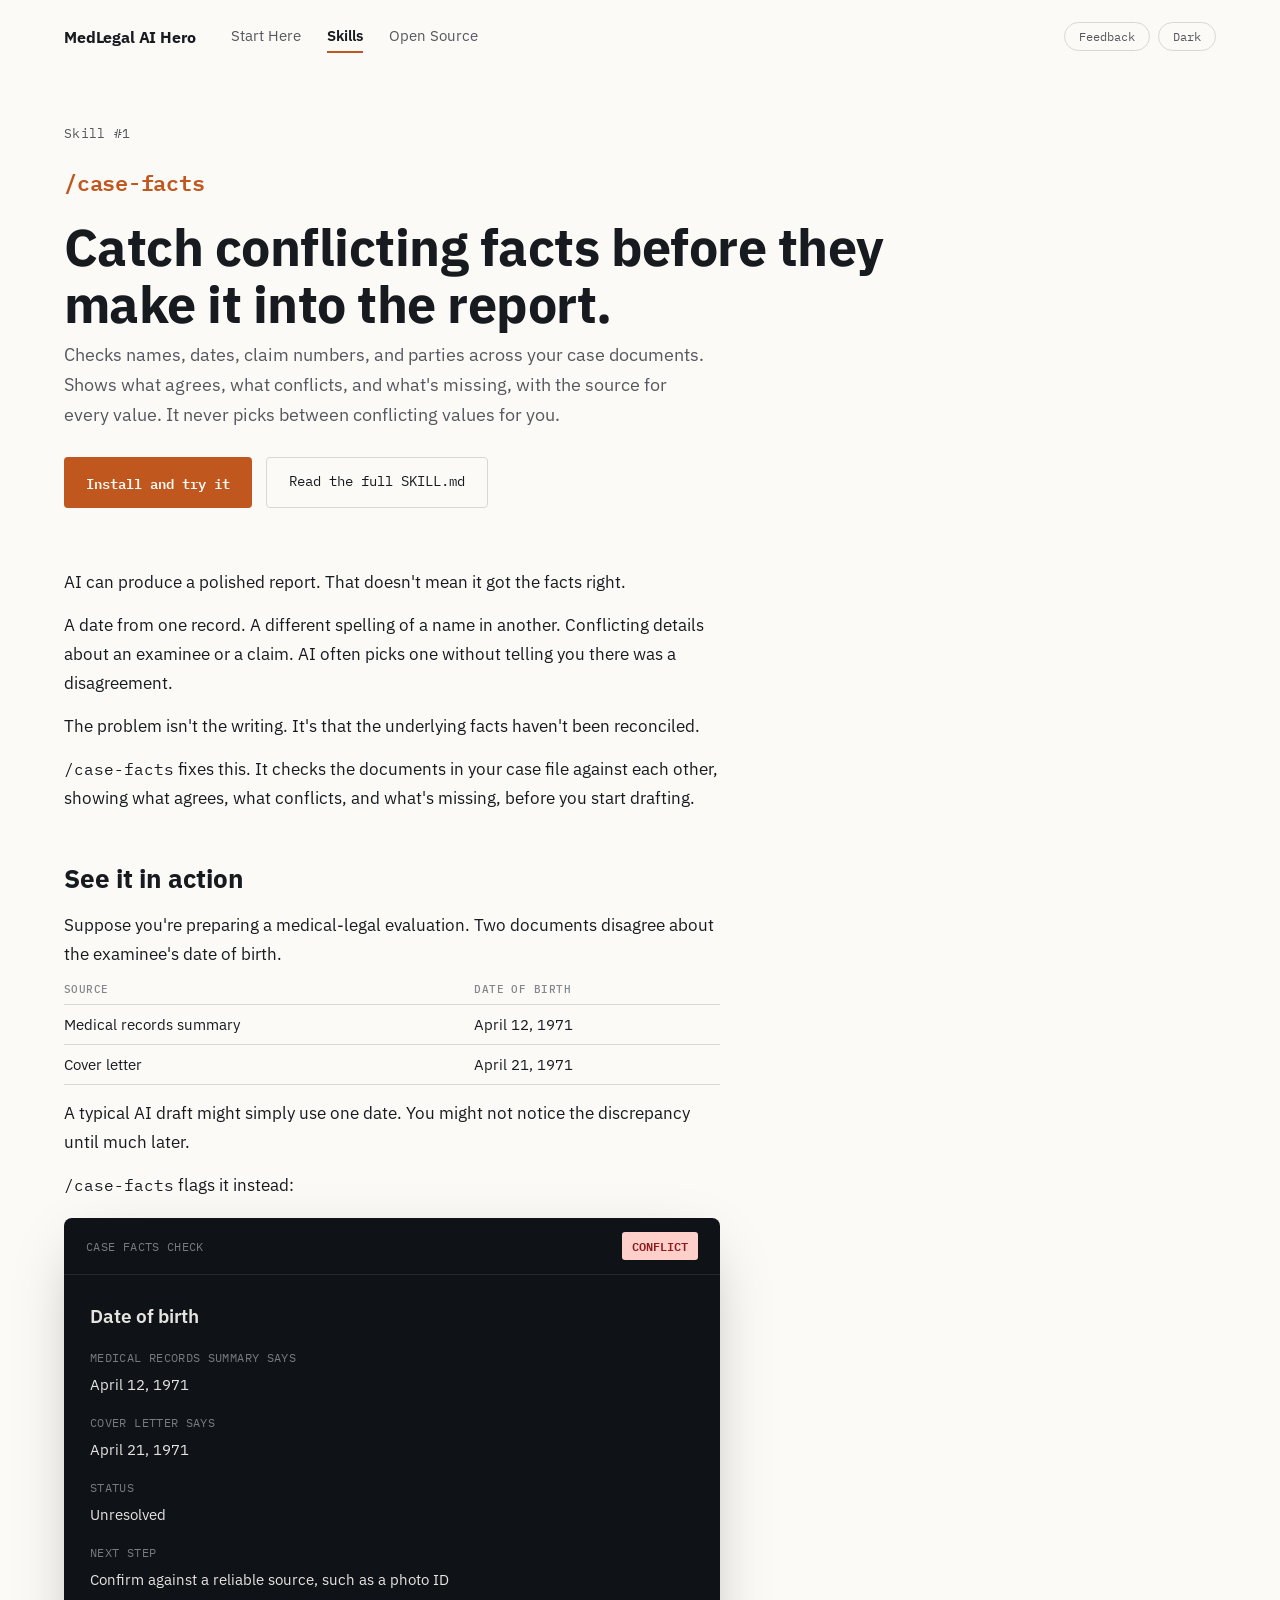
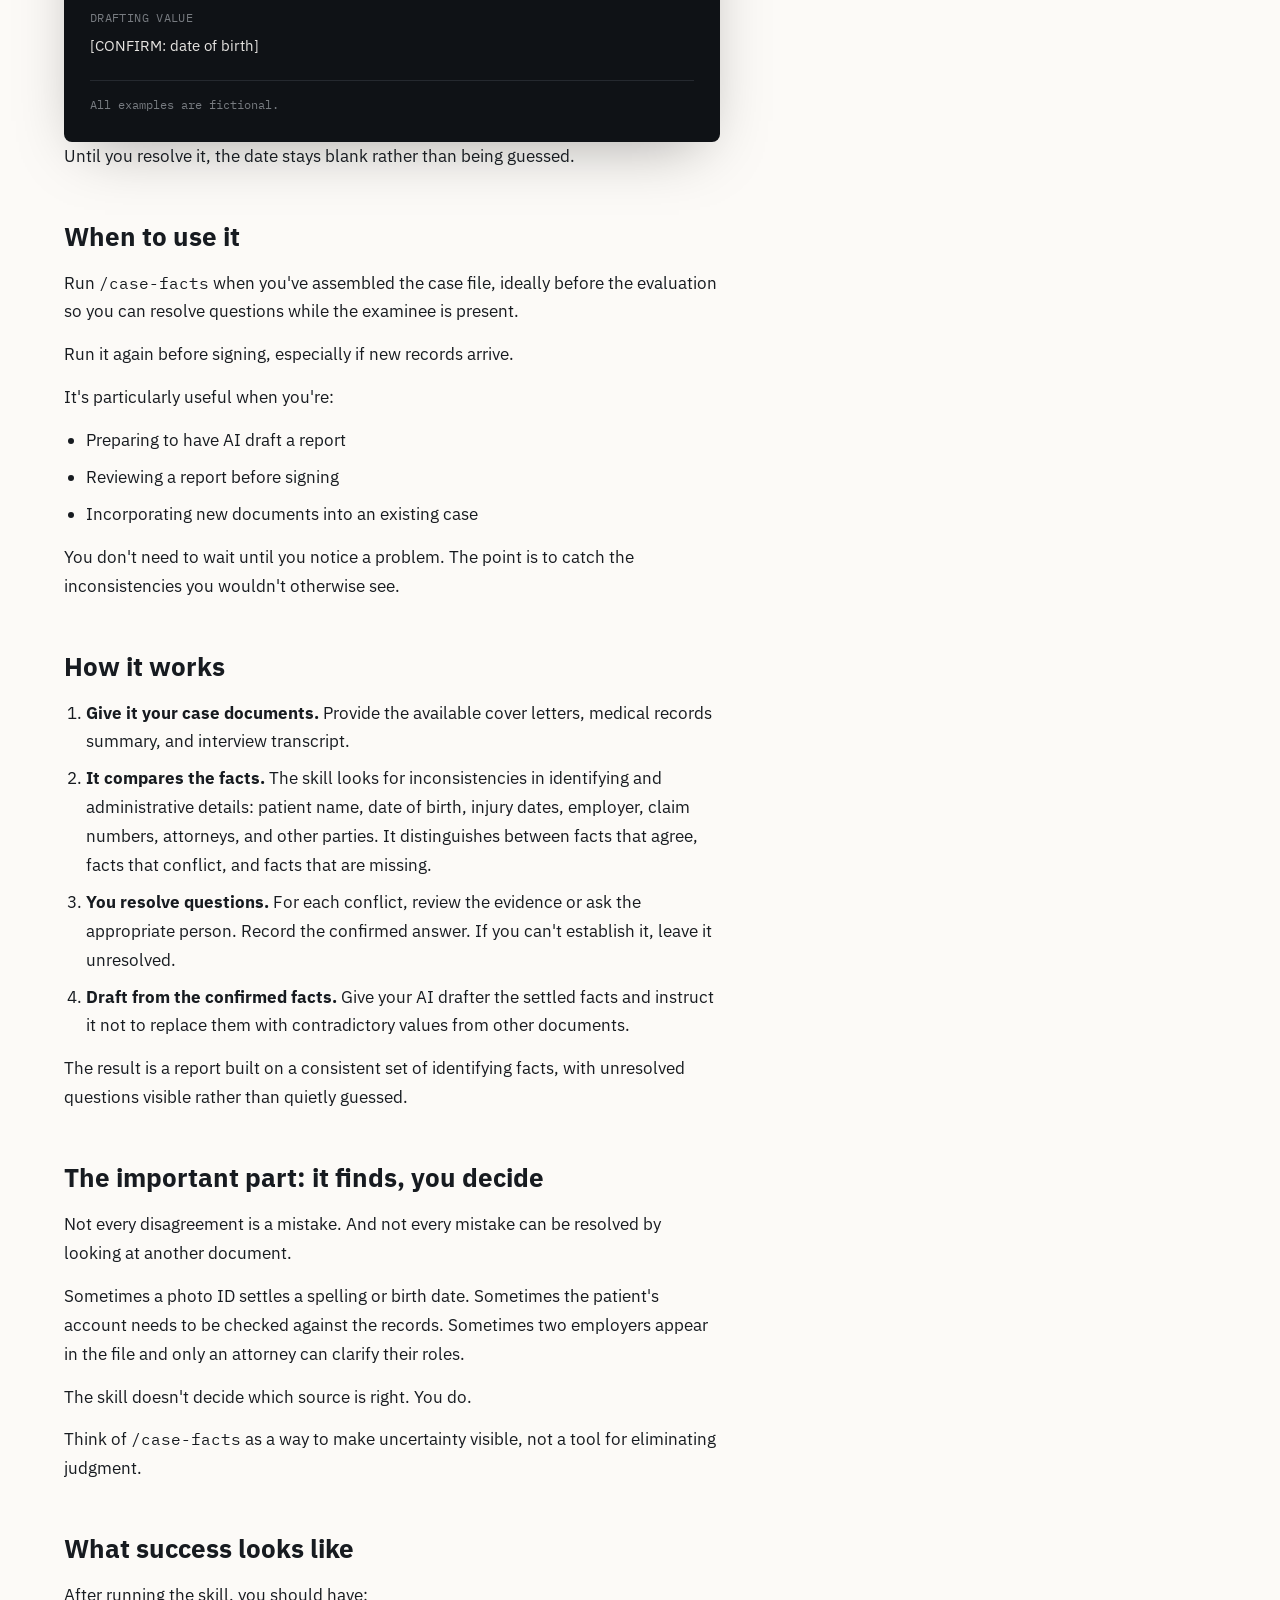
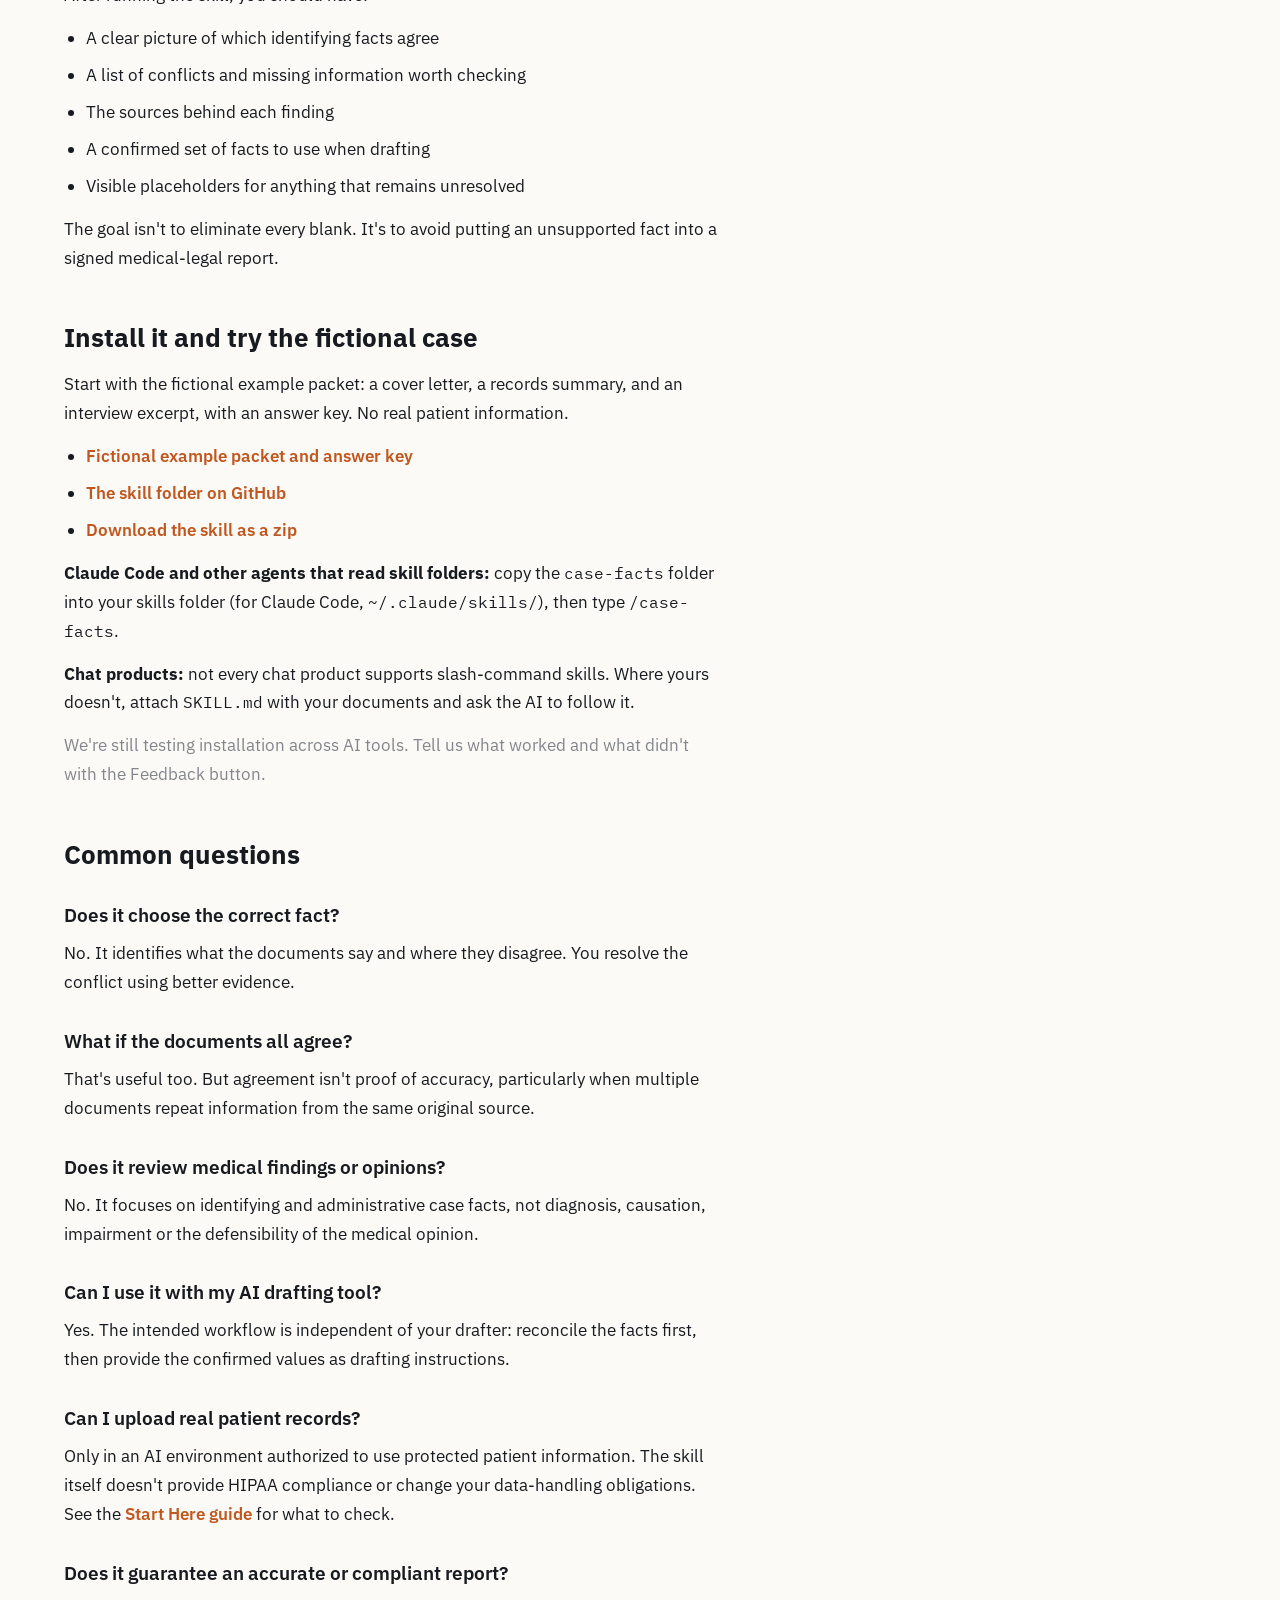
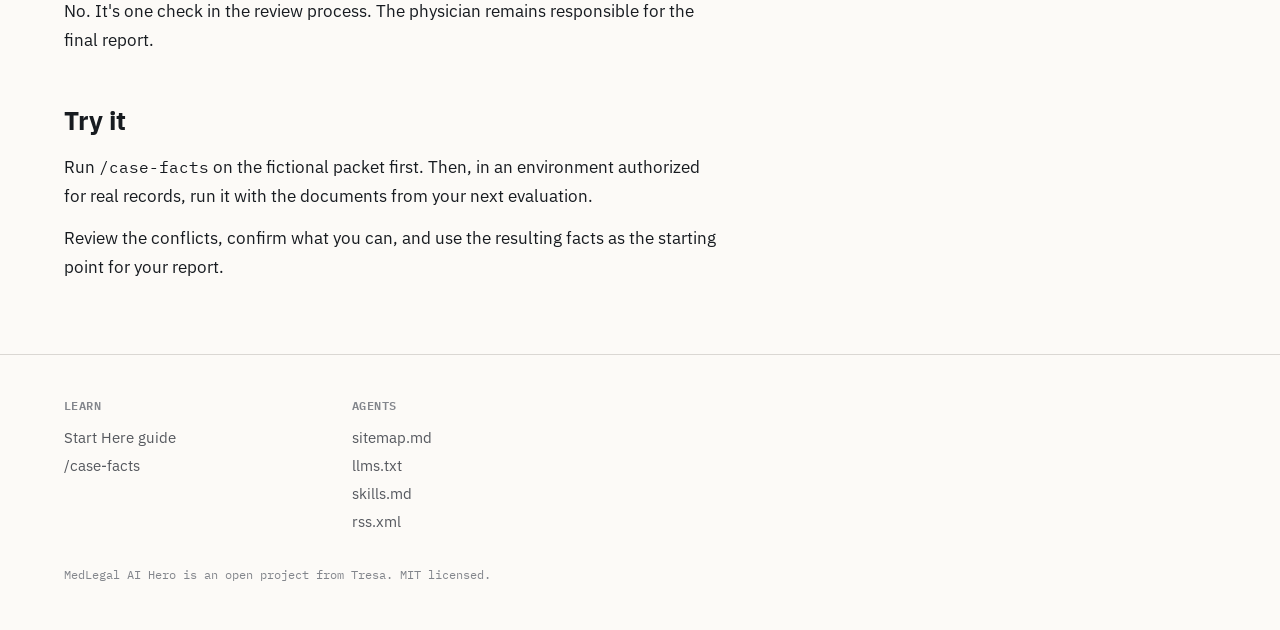
==== docs/case-facts.html @ 28c1193e "site: splash, Start Here guide, /case-facts as Skill #1, env-audit unlinked Home: new splash copy an" ====
<!DOCTYPE html>
<html lang="en">
<head>
<meta charset="utf-8">
<meta name="viewport" content="width=device-width, initial-scale=1">
<title>/case-facts. MedLegal AI Hero.</title>
<meta name="description" content="Catch conflicting facts before they make it into the report. /case-facts compares identifying information across case documents and shows what agrees, what conflicts, and what's missing.">
<link rel="preconnect" href="https://fonts.googleapis.com">
<link href="https://fonts.googleapis.com/css2?family=IBM+Plex+Sans:wght@400;500;600;700&family=IBM+Plex+Mono:wght@400;500;600&display=swap" rel="stylesheet">
<link rel="stylesheet" href="style.css">
<script>
  (function () {
    try {
      var t = localStorage.getItem('qme-theme');
      if (t === 'dark' || t === 'light') document.documentElement.dataset.theme = t;
    } catch (e) {}
  })();
</script>
</head>
<body>

<header class="top">
  <a class="brand" href="./">MedLegal AI Hero</a>
  <nav class="nav" aria-label="Site">
    <a href="start-here.html">Start Here</a>
    <a href="skills.html" aria-current="page">Skills</a>
    <a href="https://github.com/jkgoldst/qme-skills" target="_blank" rel="noopener">Open Source</a>
  </nav>
  <div class="top-actions">
    <button class="btn-pill" id="feedback-open">Feedback</button>
    <button class="btn-pill" id="theme-toggle" aria-label="Toggle dark mode">Dark</button>
  </div>
</header>

<main class="main">

  <section class="hero hero-sub">
    <div class="eyebrow">Skill #1</div>
    <div class="cmd">/case-facts</div>
    <h1>Catch conflicting facts before they make it into the report.</h1>
    <p class="lede">Checks names, dates, claim numbers, and parties across your case documents. Shows what agrees, what conflicts, and what's missing, with the source for every value. It never picks between conflicting values for you.</p>
    <div class="cta-row">
      <a class="btn-primary" href="#install">Install and try it</a>
      <a class="btn-outline" href="https://github.com/jkgoldst/qme-skills/blob/main/skills/case-facts/SKILL.md" target="_blank" rel="noopener">Read the full SKILL.md</a>
    </div>
  </section>

  <article class="article">
    <p>AI can produce a polished report. That doesn't mean it got the facts right.</p>
    <p>A date from one record. A different spelling of a name in another. Conflicting details about an examinee or a claim. AI often picks one without telling you there was a disagreement.</p>
    <p>The problem isn't the writing. It's that the underlying facts haven't been reconciled.</p>
    <p><span class="mono">/case-facts</span> fixes this. It checks the documents in your case file against each other, showing what agrees, what conflicts, and what's missing, before you start drafting.</p>

    <h2>See it in action</h2>
    <p>Suppose you're preparing a medical-legal evaluation. Two documents disagree about the examinee's date of birth.</p>
    <table>
      <thead><tr><th>Source</th><th>Date of birth</th></tr></thead>
      <tbody>
        <tr><td>Medical records summary</td><td>April 12, 1971</td></tr>
        <tr><td>Cover letter</td><td>April 21, 1971</td></tr>
      </tbody>
    </table>
    <p>A typical AI draft might simply use one date. You might not notice the discrepancy until much later.</p>
    <p><span class="mono">/case-facts</span> flags it instead:</p>
    <div class="finding">
      <div class="finding-head"><span class="finding-label">CASE FACTS CHECK</span><span class="pill-danger">CONFLICT</span></div>
      <div class="finding-body">
        <div class="finding-title">Date of birth</div>
        <dl class="finding-fields">
          <dt>MEDICAL RECORDS SUMMARY SAYS</dt><dd>April 12, 1971</dd>
          <dt>COVER LETTER SAYS</dt><dd>April 21, 1971</dd>
          <dt>STATUS</dt><dd>Unresolved</dd>
          <dt>NEXT STEP</dt><dd>Confirm against a reliable source, such as a photo ID</dd>
          <dt>DRAFTING VALUE</dt><dd>[CONFIRM: date of birth]</dd>
        </dl>
        <div class="finding-foot">All examples are fictional.</div>
      </div>
    </div>
    <p>Until you resolve it, the date stays blank rather than being guessed.</p>

    <h2>When to use it</h2>
    <p>Run <span class="mono">/case-facts</span> when you've assembled the case file, ideally before the evaluation so you can resolve questions while the examinee is present.</p>
    <p>Run it again before signing, especially if new records arrive.</p>
    <p>It's particularly useful when you're:</p>
    <ul>
      <li>Preparing to have AI draft a report</li>
      <li>Reviewing a report before signing</li>
      <li>Incorporating new documents into an existing case</li>
    </ul>
    <p>You don't need to wait until you notice a problem. The point is to catch the inconsistencies you wouldn't otherwise see.</p>

    <h2>How it works</h2>
    <ol>
      <li><strong>Give it your case documents.</strong> Provide the available cover letters, medical records summary, and interview transcript.</li>
      <li><strong>It compares the facts.</strong> The skill looks for inconsistencies in identifying and administrative details: patient name, date of birth, injury dates, employer, claim numbers, attorneys, and other parties. It distinguishes between facts that agree, facts that conflict, and facts that are missing.</li>
      <li><strong>You resolve questions.</strong> For each conflict, review the evidence or ask the appropriate person. Record the confirmed answer. If you can't establish it, leave it unresolved.</li>
      <li><strong>Draft from the confirmed facts.</strong> Give your AI drafter the settled facts and instruct it not to replace them with contradictory values from other documents.</li>
    </ol>
    <p>The result is a report built on a consistent set of identifying facts, with unresolved questions visible rather than quietly guessed.</p>

    <h2>The important part: it finds, you decide</h2>
    <p>Not every disagreement is a mistake. And not every mistake can be resolved by looking at another document.</p>
    <p>Sometimes a photo ID settles a spelling or birth date. Sometimes the patient's account needs to be checked against the records. Sometimes two employers appear in the file and only an attorney can clarify their roles.</p>
    <p>The skill doesn't decide which source is right. You do.</p>
    <p>Think of <span class="mono">/case-facts</span> as a way to make uncertainty visible, not a tool for eliminating judgment.</p>

    <h2>What success looks like</h2>
    <p>After running the skill, you should have:</p>
    <ul>
      <li>A clear picture of which identifying facts agree</li>
      <li>A list of conflicts and missing information worth checking</li>
      <li>The sources behind each finding</li>
      <li>A confirmed set of facts to use when drafting</li>
      <li>Visible placeholders for anything that remains unresolved</li>
    </ul>
    <p>The goal isn't to eliminate every blank. It's to avoid putting an unsupported fact into a signed medical-legal report.</p>

    <h2 id="install">Install it and try the fictional case</h2>
    <p>Start with the fictional example packet: a cover letter, a records summary, and an interview excerpt, with an answer key. No real patient information.</p>
    <ul>
      <li><a href="https://github.com/jkgoldst/qme-skills/tree/main/skills/case-facts/examples" target="_blank" rel="noopener">Fictional example packet and answer key</a></li>
      <li><a href="https://github.com/jkgoldst/qme-skills/tree/main/skills/case-facts" target="_blank" rel="noopener">The skill folder on GitHub</a></li>
      <li><a href="case-facts.zip">Download the skill as a zip</a></li>
    </ul>
    <p><strong>Claude Code and other agents that read skill folders:</strong> copy the <span class="mono">case-facts</span> folder into your skills folder (for Claude Code, <span class="mono">~/.claude/skills/</span>), then type <span class="mono">/case-facts</span>.</p>
    <p><strong>Chat products:</strong> not every chat product supports slash-command skills. Where yours doesn't, attach <span class="mono">SKILL.md</span> with your documents and ask the AI to follow it.</p>
    <p class="note">We're still testing installation across AI tools. Tell us what worked and what didn't with the Feedback button.</p>

    <h2>Common questions</h2>
    <h3>Does it choose the correct fact?</h3>
    <p>No. It identifies what the documents say and where they disagree. You resolve the conflict using better evidence.</p>
    <h3>What if the documents all agree?</h3>
    <p>That's useful too. But agreement isn't proof of accuracy, particularly when multiple documents repeat information from the same original source.</p>
    <h3>Does it review medical findings or opinions?</h3>
    <p>No. It focuses on identifying and administrative case facts, not diagnosis, causation, impairment or the defensibility of the medical opinion.</p>
    <h3>Can I use it with my AI drafting tool?</h3>
    <p>Yes. The intended workflow is independent of your drafter: reconcile the facts first, then provide the confirmed values as drafting instructions.</p>
    <h3>Can I upload real patient records?</h3>
    <p>Only in an AI environment authorized to use protected patient information. The skill itself doesn't provide HIPAA compliance or change your data-handling obligations. See the <a href="start-here.html">Start Here guide</a> for what to check.</p>
    <h3>Does it guarantee an accurate or compliant report?</h3>
    <p>No. It's one check in the review process. The physician remains responsible for the final report.</p>

    <h2>Try it</h2>
    <p>Run <span class="mono">/case-facts</span> on the fictional packet first. Then, in an environment authorized for real records, run it with the documents from your next evaluation.</p>
    <p>Review the conflicts, confirm what you can, and use the resulting facts as the starting point for your report.</p>
  </article>

</main>

<footer class="foot">
  <div class="foot-cols">
    <div>
      <h3>Learn</h3>
      <ul>
        <li><a href="start-here.html">Start Here guide</a></li>
        <li><a href="case-facts.html">/case-facts</a></li>
      </ul>
    </div>
    <div>
      <h3>Agents</h3>
      <ul>
        <li><a href="sitemap.md" target="_blank" rel="noopener">sitemap.md</a></li>
        <li><a href="llms.txt" target="_blank" rel="noopener">llms.txt</a></li>
        <li><a href="skills.md" target="_blank" rel="noopener">skills.md</a></li>
        <li><a href="rss.xml" target="_blank" rel="noopener">rss.xml</a></li>
      </ul>
    </div>
  </div>
  <div class="foot-line">MedLegal AI Hero is an open project from Tresa. MIT licensed.</div>
</footer>

<dialog class="feedback" id="feedback">
  <form method="dialog" class="feedback-form" id="feedback-form" action="https://formspree.io/f/FORM_ID" data-endpoint="https://formspree.io/f/FORM_ID">
    <div class="feedback-head"><span>Feedback</span><button type="button" class="btn-pill" id="feedback-close" aria-label="Close">Close</button></div>
    <label>What would make this more useful?<textarea name="message" rows="5" required></textarea></label>
    <label>Email, if you want a reply<input type="email" name="email" autocomplete="email"></label>
    <input type="hidden" name="page" value="">
    <div class="feedback-foot">
      <button type="submit" class="btn-primary">Send</button>
      <span class="note">Goes to Formspree, then to us. No case material.</span>
    </div>
  </form>
  <div class="feedback-done" id="feedback-done" hidden>Thank you. Read and appreciated.</div>
</dialog>

<script src="site.js"></script>
</body>
</html>
---- docs/style.css ----
/* MedLegal AI Hero. Tokens from the original Claude Design canvas. */

:root {
  --hue: 45;
  --bg: oklch(0.985 0.004 75);
  --bg-alt: oklch(0.96 0.005 75);
  --surface: oklch(0.975 0.004 75);
  --rail-bg: oklch(0.965 0.005 75);
  --fg: oklch(0.22 0.012 260);
  --muted: oklch(0.46 0.01 260);
  --muted-faint: oklch(0.62 0.01 260);
  --border: oklch(0.88 0.006 75);
  --accent: oklch(0.58 0.15 var(--hue));
  --accent-border: oklch(0.60 0.15 var(--hue));
  --on-accent: oklch(0.98 0.004 75);
  --danger-text: oklch(0.42 0.15 25);
  --danger-bg: oklch(0.90 0.06 25);
  --terminal-bg: oklch(0.18 0.01 260);
  --terminal-fg: oklch(0.92 0.005 90);
  --terminal-muted: oklch(0.58 0.01 260);
  --terminal-border: oklch(0.28 0.012 260);
  --sans: 'IBM Plex Sans', sans-serif;
  --mono: 'IBM Plex Mono', monospace;
  --pad-x: 64px;
}

:root[data-theme="dark"] {
  --bg: oklch(0.17 0.008 260);
  --bg-alt: oklch(0.205 0.009 260);
  --surface: oklch(0.215 0.009 260);
  --rail-bg: oklch(0.15 0.008 260);
  --fg: oklch(0.93 0.006 90);
  --muted: oklch(0.68 0.01 260);
  --muted-faint: oklch(0.50 0.01 260);
  --border: oklch(0.30 0.012 260);
  --accent: oklch(0.72 0.15 var(--hue));
  --accent-border: oklch(0.72 0.15 var(--hue));
  --on-accent: oklch(0.15 0.01 260);
  --danger-text: oklch(0.75 0.14 25);
  --danger-bg: oklch(0.30 0.09 25);
  --terminal-bg: oklch(0.12 0.01 260);
  --terminal-fg: oklch(0.90 0.005 90);
  --terminal-border: oklch(0.26 0.012 260);
}

@media (prefers-color-scheme: dark) {
  :root:not([data-theme="light"]) {
    --bg: oklch(0.17 0.008 260);
    --bg-alt: oklch(0.205 0.009 260);
    --surface: oklch(0.215 0.009 260);
    --rail-bg: oklch(0.15 0.008 260);
    --fg: oklch(0.93 0.006 90);
    --muted: oklch(0.68 0.01 260);
    --muted-faint: oklch(0.50 0.01 260);
    --border: oklch(0.30 0.012 260);
    --accent: oklch(0.72 0.15 var(--hue));
    --accent-border: oklch(0.72 0.15 var(--hue));
    --on-accent: oklch(0.15 0.01 260);
    --danger-text: oklch(0.75 0.14 25);
    --danger-bg: oklch(0.30 0.09 25);
    --terminal-bg: oklch(0.12 0.01 260);
    --terminal-fg: oklch(0.90 0.005 90);
    --terminal-border: oklch(0.26 0.012 260);
  }
}

* { box-sizing: border-box; }
body {
  margin: 0;
  font-family: var(--sans);
  background: var(--bg);
  color: var(--fg);
  min-height: 100vh;
  transition: background 0.2s, color 0.2s;
}
a { text-decoration: none; color: inherit; }
button { font: inherit; cursor: pointer; }
ol, ul { list-style: none; margin: 0; padding: 0; }
h1, h2, h3, p { margin: 0; }
.mono { font-family: var(--mono); }
.muted { color: var(--muted); }
.danger { color: var(--danger-text); font-weight: 600; }
.accent { color: var(--accent); }

/* Main */
.main { max-width: 1100px; }
.btn-pill { background: none; border: 1px solid var(--border); border-radius: 20px; padding: 6px 14px; font-family: var(--mono); font-size: 12px; color: var(--muted); }
.btn-outline { background: none; border: 1px solid var(--border); border-radius: 4px; padding: 14px 22px; font-family: var(--mono); font-size: 14px; color: var(--fg); display: inline-block; }
.topbar .btn-outline { padding: 8px 12px; font-family: var(--sans); font-size: 13px; }
.btn-primary { background: var(--accent); color: var(--on-accent); font-family: var(--mono); font-size: 14px; font-weight: 600; padding: 14px 22px; border-radius: 4px; display: inline-block; }

/* Hero */
.hero { padding: 64px var(--pad-x) 72px; max-width: calc(900px + var(--pad-x)); }
.eyebrow { font-family: var(--mono); font-size: 13px; color: var(--muted); margin-bottom: 22px; letter-spacing: 0.02em; }
.cmd { font-family: var(--mono); font-size: 40px; font-weight: 600; color: var(--accent); margin-bottom: 20px; letter-spacing: -0.01em; }
h1 { font-size: 46px; line-height: 1.1; font-weight: 700; margin: 0 0 22px; letter-spacing: -0.01em; text-wrap: pretty; }
.lede { font-size: 18px; line-height: 1.65; color: var(--muted); max-width: 640px; margin-bottom: 36px; text-wrap: pretty; }
.lede-sm { font-size: 16px; line-height: 1.65; color: var(--muted); max-width: 640px; margin-bottom: 44px; }
.cta-row { display: flex; flex-wrap: wrap; gap: 14px; margin-bottom: 20px; }

/* Install box */
.install { margin-top: 38px; max-width: 620px; border: 1px solid var(--border); border-radius: 6px; background: var(--surface); overflow: hidden; }
.tabs { display: flex; border-bottom: 1px solid var(--border); }
.tab { flex: 1; background: none; border: 0; padding: 12px 14px; font-family: var(--mono); font-size: 13px; color: var(--muted); border-bottom: 2px solid transparent; }
.tab.active { color: var(--fg); border-bottom-color: var(--accent); }
.tab-panel { padding: 20px 22px; }
.steps { list-style: decimal; padding-left: 22px; display: flex; flex-direction: column; gap: 10px; font-size: 15px; line-height: 1.55; }
.steps a { color: var(--accent); font-weight: 600; }
.note { font-size: 13px; color: var(--muted-faint); margin-top: 14px; line-height: 1.55; }
.terminal { background: var(--terminal-bg); border-radius: 6px; padding: 20px 22px; display: flex; align-items: center; justify-content: space-between; gap: 16px; }
.terminal-cmd { font-family: var(--mono); font-size: 14px; color: var(--terminal-fg); overflow-x: auto; white-space: nowrap; }
.terminal .prompt { color: var(--terminal-muted); }
.btn-terminal { background: none; border: 1px solid var(--terminal-border); color: var(--terminal-fg); font-family: var(--mono); font-size: 12px; padding: 8px 12px; border-radius: 4px; flex-shrink: 0; }

/* Bands */
.band { padding: 80px var(--pad-x); background: var(--bg-alt); border-top: 1px solid var(--border); border-bottom: 1px solid var(--border); }
.band-inner { max-width: 960px; }
.band-inner.wide { max-width: 1040px; }
h2 { font-size: 30px; font-weight: 700; margin-bottom: 36px; }
.band-inner.wide h2 { margin-bottom: 12px; }
.band-inner.wide .lede-sm { max-width: 600px; margin-bottom: 40px; }

.controls { border-top: 1px solid var(--border); }
.controls li { display: flex; gap: 20px; padding: 16px 0; border-bottom: 1px solid var(--border); align-items: baseline; }
.controls .idx { font-family: var(--mono); font-size: 13px; color: var(--accent); flex-shrink: 0; width: 26px; }
.controls li > span:last-child { font-size: 16px; line-height: 1.5; }
.foot-note { margin-top: 24px; font-size: 14px; color: var(--muted-faint); }
.foot-note a { color: var(--accent); }

/* Sample finding */
.sample { padding: 20px var(--pad-x) 90px; }
.finding { max-width: 760px; border-radius: 8px; overflow: hidden; background: var(--terminal-bg); box-shadow: 0 20px 60px -20px rgba(0,0,0,0.35); }
.finding-head { display: flex; align-items: center; justify-content: space-between; padding: 14px 22px; border-bottom: 1px solid var(--terminal-border); }
.finding-label { font-family: var(--mono); font-size: 12px; color: var(--terminal-muted); letter-spacing: 0.03em; }
.pill-danger { font-family: var(--mono); font-size: 12px; font-weight: 600; color: var(--danger-text); background: var(--danger-bg); padding: 4px 10px; border-radius: 3px; }
.finding-body { padding: 28px 26px 30px; }
.finding-title { font-size: 19px; font-weight: 600; color: var(--terminal-fg); margin-bottom: 18px; line-height: 1.4; }
.finding-status { display: flex; align-items: center; gap: 10px; margin-bottom: 20px; font-family: var(--mono); font-size: 13px; }
.finding-status .muted { color: var(--terminal-muted); }
.verified { display: inline-flex; align-items: center; gap: 6px; color: var(--accent); font-weight: 600; }
.dot { width: 6px; height: 6px; border-radius: 50%; background: var(--accent); display: inline-block; }
.finding-fields { margin: 0; display: flex; flex-direction: column; gap: 16px; font-size: 14.5px; line-height: 1.6; }
.finding-fields dt { font-family: var(--mono); font-size: 12px; color: var(--terminal-muted); margin-bottom: 4px; letter-spacing: 0.03em; }
.finding-fields dd { margin: 0 0 0; color: var(--terminal-fg); }
.finding-fields dd + dt { margin-top: 0; }
.finding-foot { margin-top: 22px; padding-top: 16px; border-top: 1px solid var(--terminal-border); font-family: var(--mono); font-size: 12px; color: var(--terminal-muted); }
.sample .foot-note { max-width: 760px; margin-top: 16px; font-size: 13px; }

/* Header + footer */
.top { display: flex; align-items: center; gap: 36px; padding: 20px var(--pad-x) 0; }
.brand { font-weight: 700; font-size: 16px; letter-spacing: -0.01em; }
.nav { display: flex; gap: 26px; flex: 1; }
.nav a { font-size: 14.5px; color: var(--muted); padding: 6px 0; border-bottom: 2px solid transparent; }
.nav a:hover { color: var(--fg); }
.nav a[aria-current="page"] { color: var(--fg); font-weight: 600; border-bottom-color: var(--accent); }
.foot { padding: 40px var(--pad-x) 48px; border-top: 1px solid var(--border); margin-top: 40px; }
.foot-cols { display: grid; grid-template-columns: repeat(auto-fit, minmax(200px, 240px)); gap: 32px 48px; margin-bottom: 36px; }
.foot h3 { font-family: var(--mono); font-size: 12px; font-weight: 600; letter-spacing: 0.04em; text-transform: uppercase; color: var(--muted-faint); margin: 0 0 12px; }
.foot ul { list-style: none; margin: 0; padding: 0; display: flex; flex-direction: column; gap: 8px; }
.foot li a, .foot-placeholder { font-size: 14.5px; color: var(--muted); }
.foot li a:hover { color: var(--fg); }
.foot-placeholder { color: var(--muted-faint); cursor: default; }
.foot-line { font-family: var(--mono); font-size: 12px; color: var(--muted-faint); }

/* Hero */
.hero { padding: 72px var(--pad-x) 32px; }
.hero h1 { font-size: 52px; }
.hero .lede { margin-bottom: 28px; }
.hero-sub h1 { margin-bottom: 8px; }
.hero-sub .cmd { font-size: 22px; margin-bottom: 18px; }
.hero-sub .lede-sm { margin-bottom: 28px; }

/* Lifecycle strip */
.strip { padding: 16px var(--pad-x) 48px; }
.tl { position: relative; padding-top: 6px; }
.tl-line { position: absolute; left: 0; right: 0; top: 11px; height: 1px; background: var(--border); }
.tl-ticks { display: grid; grid-template-columns: repeat(7, 1fr); position: relative; }
.tick { display: flex; flex-direction: column; gap: 10px; }
.tick-dot { width: 11px; height: 11px; border-radius: 50%; border: 1px solid var(--border); background: var(--bg); display: block; }
.tick.pinned .tick-dot { background: var(--accent); border-color: var(--accent); }
.tick-label { font-size: 13px; color: var(--muted-faint); }
.tick.pinned .tick-label { color: var(--fg); font-weight: 600; }
.tl-cards { display: grid; grid-template-columns: repeat(7, 1fr); gap: 0 12px; margin-top: 18px; }
.tl-card { grid-column: var(--slot) / span 2; border: 1px solid var(--accent-border); border-radius: 6px; padding: 16px 18px; background: var(--surface); display: block; transition: box-shadow 0.15s; }
.tl-card:hover { box-shadow: 0 6px 24px -12px rgba(0,0,0,0.35); }
.m-name { font-size: 15px; font-weight: 600; }
.m-cmd { font-family: var(--mono); font-size: 13px; color: var(--accent); margin-top: 4px; }
.m-cmd.invite { font-family: var(--sans); color: var(--muted); font-style: italic; }
.m-desc { font-size: 13.5px; color: var(--muted); line-height: 1.5; margin-top: 8px; }
.m-link { font-size: 13px; color: var(--accent); font-weight: 600; margin-top: 10px; }
.strip-note { font-size: 13px; color: var(--muted-faint); margin-top: 14px; font-family: var(--mono); }

/* Sections */
.peer { padding: 56px var(--pad-x); border-top: 1px solid var(--border); border-bottom: 1px solid var(--border); background: var(--bg-alt); }
.peer-line { font-size: 24px; line-height: 1.35; font-weight: 600; max-width: 760px; text-wrap: pretty; }
.peer-sub { margin-top: 14px; font-size: 15px; color: var(--muted); max-width: 640px; }
.peer-sub a { color: var(--accent); font-weight: 600; }
.section { padding: 64px var(--pad-x) 24px; max-width: calc(760px + var(--pad-x)); }
.section.wide { max-width: calc(1040px + var(--pad-x)); }
.section h2 { margin-bottom: 16px; }
.section .lede-sm { margin-bottom: 0; }
.numbered { list-style: decimal; padding-left: 22px; display: flex; flex-direction: column; gap: 12px; font-size: 16px; line-height: 1.55; max-width: 640px; }
.start { padding: 64px var(--pad-x) 32px; max-width: calc(680px + var(--pad-x)); }
.start h2 { margin-bottom: 12px; }
.start .lede-sm { margin-bottom: 24px; }
.trust { padding: 32px var(--pad-x) 48px; max-width: calc(680px + var(--pad-x)); }

/* Two ways */
.ways { padding: 56px var(--pad-x) 48px; max-width: calc(1000px + var(--pad-x)); }
.ways h2 { margin-bottom: 28px; }
.ways-grid { display: grid; grid-template-columns: repeat(2, minmax(0, 1fr)); gap: 40px; }
.way h3 { font-size: 20px; font-weight: 600; margin-bottom: 14px; line-height: 1.3; }
.way .prose { font-size: 16px; gap: 14px; }
.ways-line { margin-top: 36px; font-size: 20px; font-weight: 600; line-height: 1.4; max-width: 760px; text-wrap: pretty; }
.ways-cta { margin-top: 12px; font-size: 15px; }
.ways-cta a { color: var(--accent); font-weight: 600; }
.skill-group { font-family: var(--mono); font-size: 13px; font-weight: 600; letter-spacing: 0.03em; text-transform: uppercase; color: var(--muted); margin: 0 0 14px; }
.skills-more + .skill-group { margin-top: 40px; }
.skill-group-empty { font-size: 15px; color: var(--muted-faint); }
.trust h2 { margin-bottom: 12px; }
.trust .lede-sm { margin-bottom: 0; }
.compat { margin-top: 20px; font-size: 13.5px; color: var(--muted); line-height: 1.55; border-top: 1px solid var(--border); padding-top: 14px; }
.compat-label { font-family: var(--mono); font-size: 11px; letter-spacing: 0.04em; text-transform: uppercase; color: var(--muted-faint); margin-right: 8px; }
.tech { margin: 24px var(--pad-x) 40px; max-width: 680px; border-top: 1px solid var(--border); padding-top: 20px; }
.tech summary { font-family: var(--mono); font-size: 13px; color: var(--muted); cursor: pointer; }
.tech-body { margin-top: 18px; display: flex; flex-direction: column; gap: 14px; font-size: 14px; color: var(--muted); line-height: 1.55; }
.tech-body a { color: var(--accent); }
.band .controls { margin-top: -12px; }

/* Families table */
.families { width: 100%; border-collapse: collapse; font-size: 14.5px; line-height: 1.5; margin-top: 8px; }
.families th { text-align: left; font-family: var(--mono); font-size: 11px; letter-spacing: 0.04em; text-transform: uppercase; color: var(--muted-faint); padding: 0 16px 10px 0; border-bottom: 1px solid var(--border); font-weight: 500; }
.families td { padding: 14px 16px 14px 0; border-bottom: 1px solid var(--border); vertical-align: top; }
.families td:first-child { font-weight: 600; white-space: nowrap; }
.families td:nth-child(3) { color: var(--muted); }
.tag-open, .tag-managed { font-family: var(--mono); font-size: 11px; padding: 2px 8px; border-radius: 3px; white-space: nowrap; }
.tag-open { color: var(--on-accent); background: var(--accent); }
.tag-managed { color: var(--muted); border: 1px solid var(--border); }

/* Invitation form */
.invite { display: flex; flex-direction: column; gap: 16px; max-width: 420px; }
.invite label { display: flex; flex-direction: column; gap: 6px; font-size: 14px; font-weight: 500; }
.invite input { font: inherit; padding: 10px 12px; border: 1px solid var(--border); border-radius: 4px; background: var(--surface); color: var(--fg); }
.invite input:focus { outline: 2px solid var(--accent); outline-offset: 1px; }
.invite .btn-primary { align-self: flex-start; border: 0; }
.invite .note { margin-top: 0; }
.invite-done { font-size: 16px; color: var(--fg); }

/* Mobile */
@media (max-width: 860px) {
  :root { --pad-x: 20px; }
  .hero { padding-top: 40px; }
  .hero h1 { font-size: 36px; }
  .tl-ticks, .tl-cards { grid-template-columns: 1fr; gap: 12px; }
  .tl-line { display: none; }
  .tick { flex-direction: row; align-items: center; }
  .tl-card { grid-column: auto; }
  .families thead { display: none; }
  .families td { display: block; padding: 4px 0; border: 0; white-space: normal; }
  .families td:first-child { padding-top: 14px; }
  .families tr { display: block; border-bottom: 1px solid var(--border); padding-bottom: 12px; }
}

[hidden] { display: none !important; }

/* Start Here: split hero with photo */
.hero-split { display: grid; grid-template-columns: minmax(0, 1fr) 300px; gap: 48px; align-items: center; max-width: calc(1040px + var(--pad-x)); }
.hero-split h1 { font-size: 46px; }
.hero-photo { margin: 0; display: flex; flex-direction: column; align-items: center; gap: 14px; }
.hero-photo img { width: 300px; height: 380px; border-radius: 14px; object-fit: cover; object-position: 50% 20%; box-shadow: 0 24px 60px -24px rgba(0,0,0,0.5); display: block; }
.photo-fallback { display: none; width: 300px; height: 380px; border-radius: 14px; background: var(--bg-alt); border: 1px dashed var(--border); color: var(--muted-faint); font-family: var(--mono); font-size: 40px; align-items: center; justify-content: center; }
.hero-photo.missing img { display: none; }
.hero-photo.missing .photo-fallback { display: flex; }
.hero-photo figcaption { display: flex; flex-direction: column; align-items: center; gap: 2px; }
.photo-name { font-size: 15px; font-weight: 600; }
.photo-role { font-family: var(--mono); font-size: 12px; color: var(--muted-faint); }

/* Why section */
.why { padding: 56px var(--pad-x) 24px; max-width: calc(680px + var(--pad-x)); }
.why h2 { margin-bottom: 20px; }
.prose { display: flex; flex-direction: column; gap: 18px; font-size: 17px; line-height: 1.7; color: var(--fg); text-wrap: pretty; }
.why .prose p:last-child { font-weight: 600; }

@media (max-width: 860px) {
  .top { flex-wrap: wrap; gap: 12px 20px; }
  .nav { order: 3; flex-basis: 100%; gap: 18px; overflow-x: auto; }
  .hero-split { grid-template-columns: 1fr; gap: 32px; }
  .ways-grid { grid-template-columns: 1fr; gap: 28px; }
  .hero-photo { order: -1; align-items: flex-start; }
  .hero-photo img, .photo-fallback { width: 160px; height: 200px; }
  .hero-photo figcaption { align-items: flex-start; }
}

/* Dividers */
.rule { border: 0; border-top: 1px solid var(--border); margin: 8px var(--pad-x) 0; }

/* Skills summary */
.skills-summary { padding: 56px var(--pad-x) 40px; max-width: calc(1000px + var(--pad-x)); }
.skills-summary h2 { margin-bottom: 12px; }
.skills-summary .lede-sm { margin-bottom: 28px; }
.skill-grid { display: grid; grid-template-columns: repeat(2, minmax(0, 1fr)); gap: 14px; }
.skill-card { border: 1px solid var(--border); border-radius: 6px; padding: 18px 20px; background: var(--surface); display: block; transition: box-shadow 0.15s, border-color 0.15s; }
.skill-card:hover { border-color: var(--accent-border); box-shadow: 0 6px 24px -12px rgba(0,0,0,0.35); }
.skill-head { display: flex; justify-content: space-between; align-items: center; gap: 12px; }
.skills-more { margin-top: 20px; font-size: 14px; }
.skills-more a { color: var(--accent); font-weight: 600; }
.trust { padding-top: 48px; }

/* Bio */
.bio { display: grid; grid-template-columns: 160px minmax(0, 1fr); gap: 40px; align-items: start; padding: 64px var(--pad-x) 24px; max-width: calc(880px + var(--pad-x)); }
.bio-photo { width: 160px; height: 160px; border-radius: 50%; object-fit: cover; border: 3px solid var(--surface); box-shadow: 0 16px 48px -18px rgba(0,0,0,0.45); }
.bio h2 { margin-bottom: 16px; }
.bio .prose { font-size: 16px; }

@media (max-width: 860px) {
  .skill-grid { grid-template-columns: 1fr; }
  .bio { grid-template-columns: 1fr; gap: 20px; }
  .bio-photo { width: 120px; height: 120px; }
}

/* Header actions + feedback dialog */
.top-actions { display: flex; gap: 8px; align-items: center; }
.feedback { border: 1px solid var(--border); border-radius: 8px; background: var(--bg); color: var(--fg); padding: 0; width: min(440px, calc(100vw - 32px)); box-shadow: 0 30px 80px -30px rgba(0,0,0,0.5); }
.feedback::backdrop { background: rgba(0,0,0,0.35); }
.feedback-form { display: flex; flex-direction: column; gap: 14px; padding: 18px 20px 20px; }
.feedback-head { display: flex; justify-content: space-between; align-items: center; font-weight: 600; }
.feedback-form label { display: flex; flex-direction: column; gap: 6px; font-size: 14px; font-weight: 500; }
.feedback-form textarea, .feedback-form input { font: inherit; padding: 10px 12px; border: 1px solid var(--border); border-radius: 4px; background: var(--surface); color: var(--fg); resize: vertical; }
.feedback-form textarea:focus, .feedback-form input:focus { outline: 2px solid var(--accent); outline-offset: 1px; }
.feedback-foot { display: flex; align-items: center; gap: 14px; }
.feedback-foot .btn-primary { border: 0; }
.feedback-foot .note { margin-top: 0; }
.feedback-done { padding: 24px 20px; font-size: 16px; }

/* Path cards (home) */
.path { padding: 48px var(--pad-x) 40px; max-width: calc(1040px + var(--pad-x)); }
.path h2 { margin-bottom: 24px; }
.path-grid { display: grid; grid-template-columns: repeat(3, minmax(0, 1fr)); gap: 14px; }
.path-card { border: 1px solid var(--border); border-radius: 6px; padding: 20px 22px; background: var(--surface); display: flex; flex-direction: column; gap: 8px; transition: box-shadow 0.15s, border-color 0.15s; }
a.path-card:hover { border-color: var(--accent-border); box-shadow: 0 6px 24px -12px rgba(0,0,0,0.35); }
.path-card.soon { background: none; border-style: dashed; }
.path-step { font-family: var(--mono); font-size: 12px; color: var(--accent); letter-spacing: 0.03em; text-transform: uppercase; }
.path-card h3 { font-size: 19px; font-weight: 600; line-height: 1.3; }
.path-sub { font-size: 14px; font-weight: 600; color: var(--muted); }
.path-desc { font-size: 14px; color: var(--muted); line-height: 1.55; }
.path-card .m-link { margin-top: auto; padding-top: 6px; }

/* Long-form pages (guide, skill) */
.article { padding: 8px var(--pad-x) 32px; max-width: calc(720px + var(--pad-x)); }
.article h2 { font-size: 26px; margin: 48px 0 16px; }
.article h3 { font-size: 19px; font-weight: 600; margin: 32px 0 12px; }
.article p, .article li { font-size: 17px; line-height: 1.7; }
.article p + p, .article p + ul, .article ul + p, .article ol + p, .article p + ol, .article p + table, .article table + p { margin-top: 14px; }
.article a { color: var(--accent); font-weight: 600; }
.article ul { list-style: disc; padding-left: 22px; display: flex; flex-direction: column; gap: 8px; }
.article ol { list-style: decimal; padding-left: 22px; display: flex; flex-direction: column; gap: 8px; }
.article code, .article .mono { font-family: var(--mono); font-size: 0.92em; }
.article .callout { border-left: 3px solid var(--accent); padding: 4px 0 4px 18px; font-weight: 600; }
.article .fine { font-size: 14px; color: var(--muted); font-style: italic; margin-top: 40px; padding-top: 18px; border-top: 1px solid var(--border); }
.article table { border-collapse: collapse; font-size: 15px; width: 100%; }
.article th { text-align: left; font-family: var(--mono); font-size: 11px; letter-spacing: 0.04em; text-transform: uppercase; color: var(--muted-faint); padding: 0 16px 8px 0; border-bottom: 1px solid var(--border); font-weight: 500; }
.article td { padding: 10px 16px 10px 0; border-bottom: 1px solid var(--border); }
.article .terminal { margin-top: 14px; }
.article .finding { margin-top: 18px; }
.article .finding-fields dd { font-size: 15px; }

@media (max-width: 860px) {
  .path-grid { grid-template-columns: 1fr; }
  .article h2 { font-size: 23px; }
}
.article .finding-fields { gap: 2px; }
.article .finding-fields dt:not(:first-child) { margin-top: 14px; }
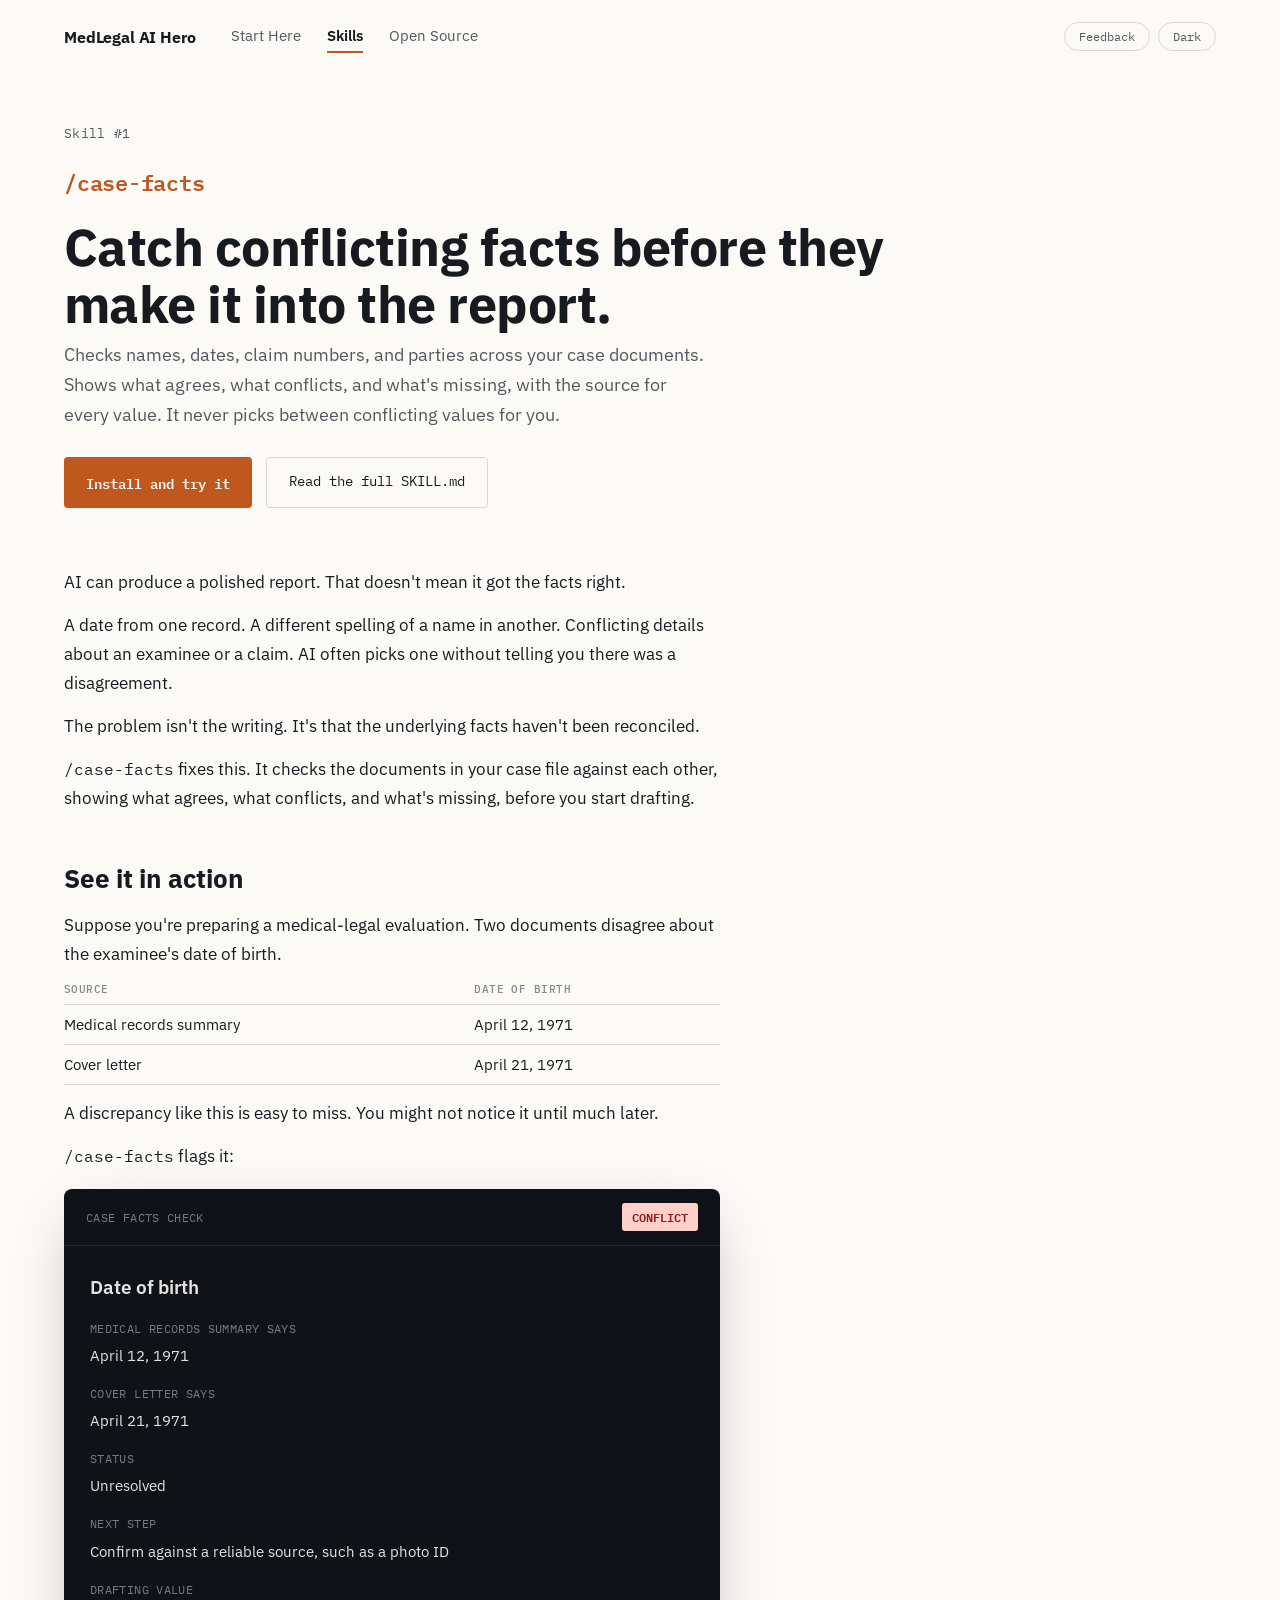
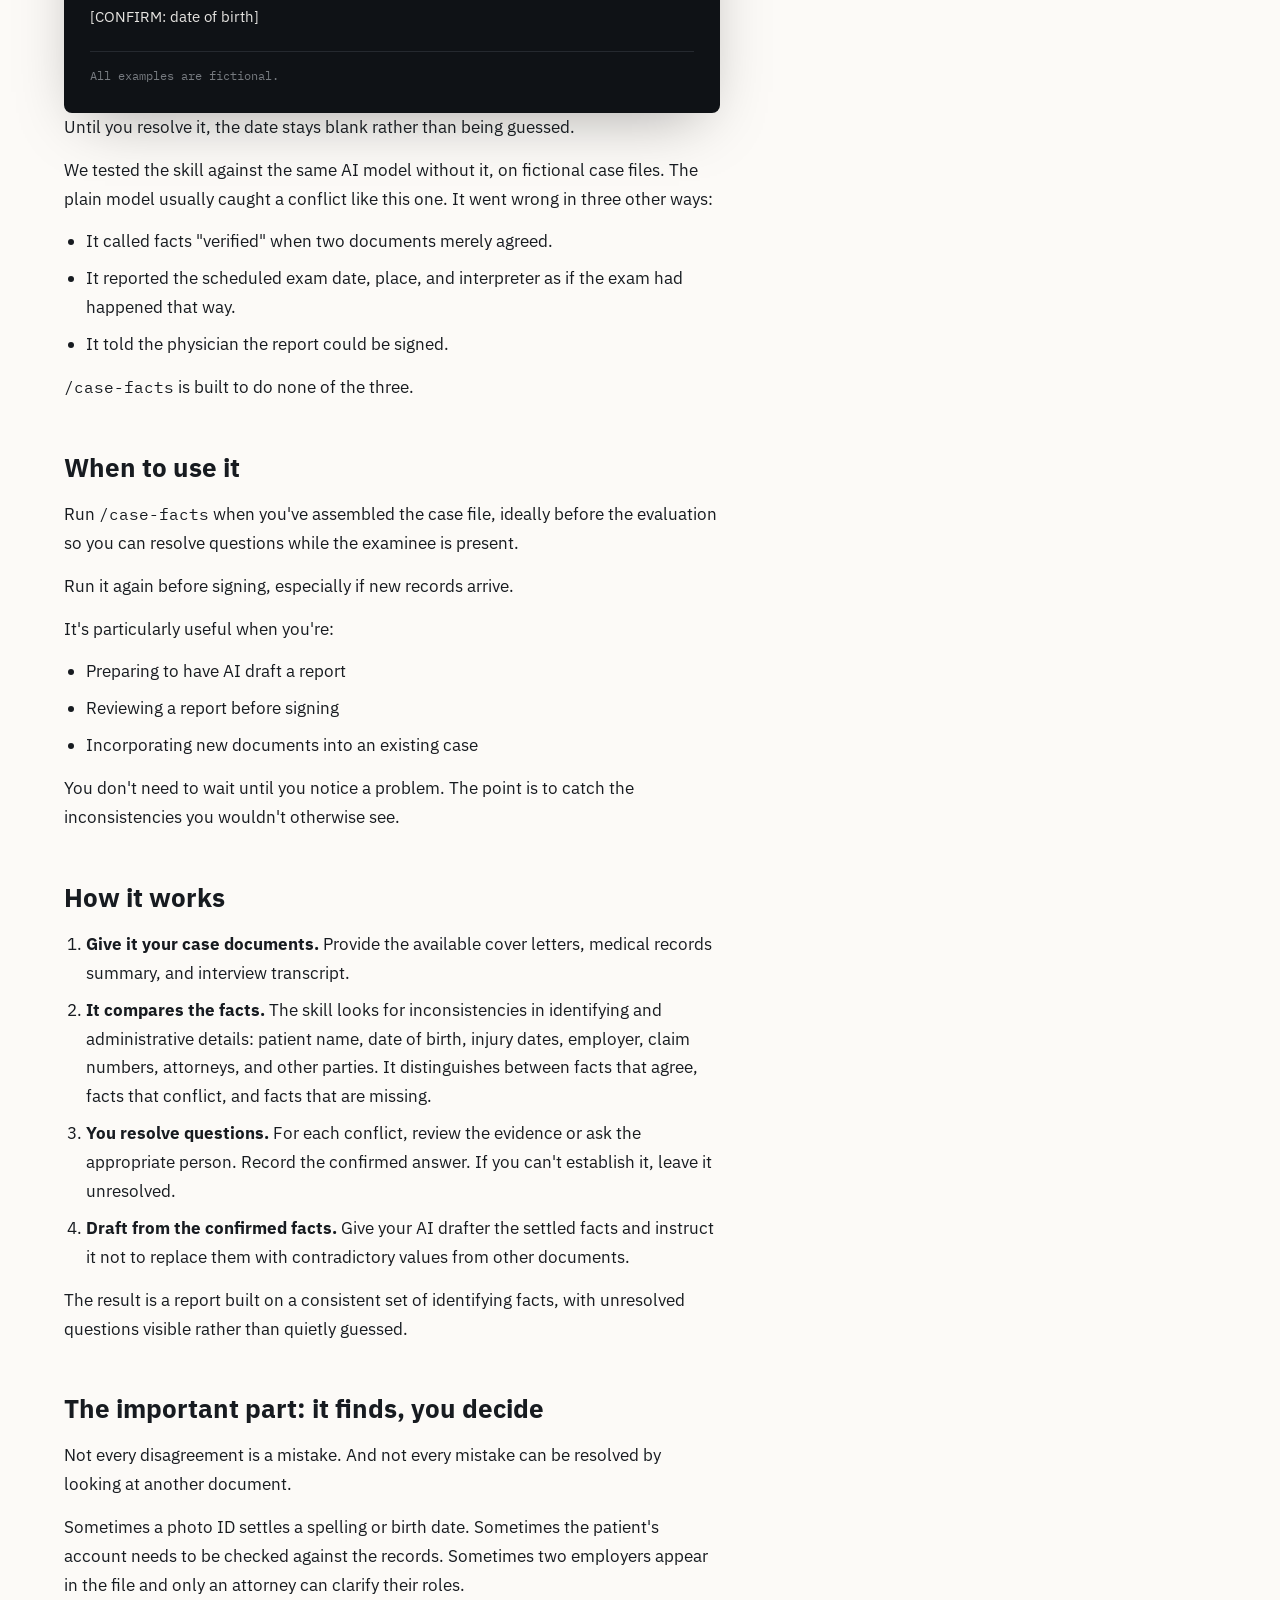
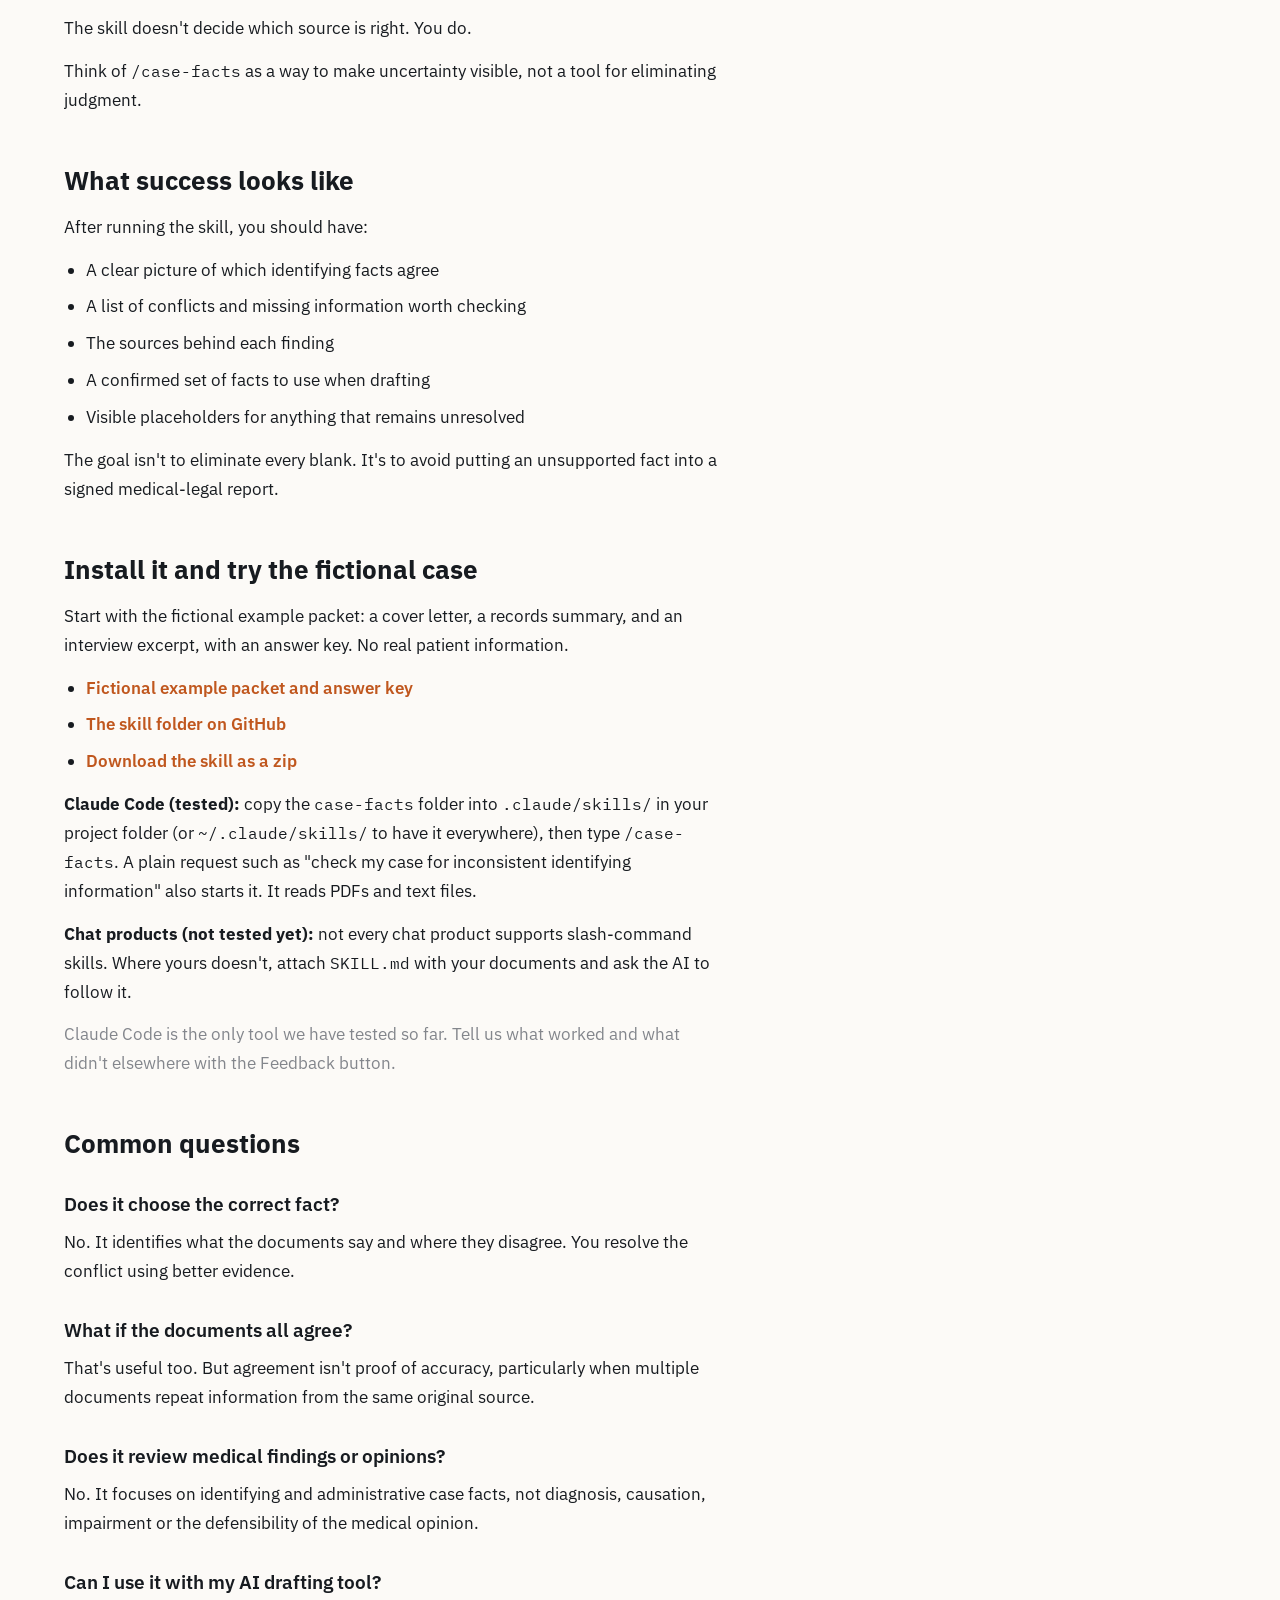
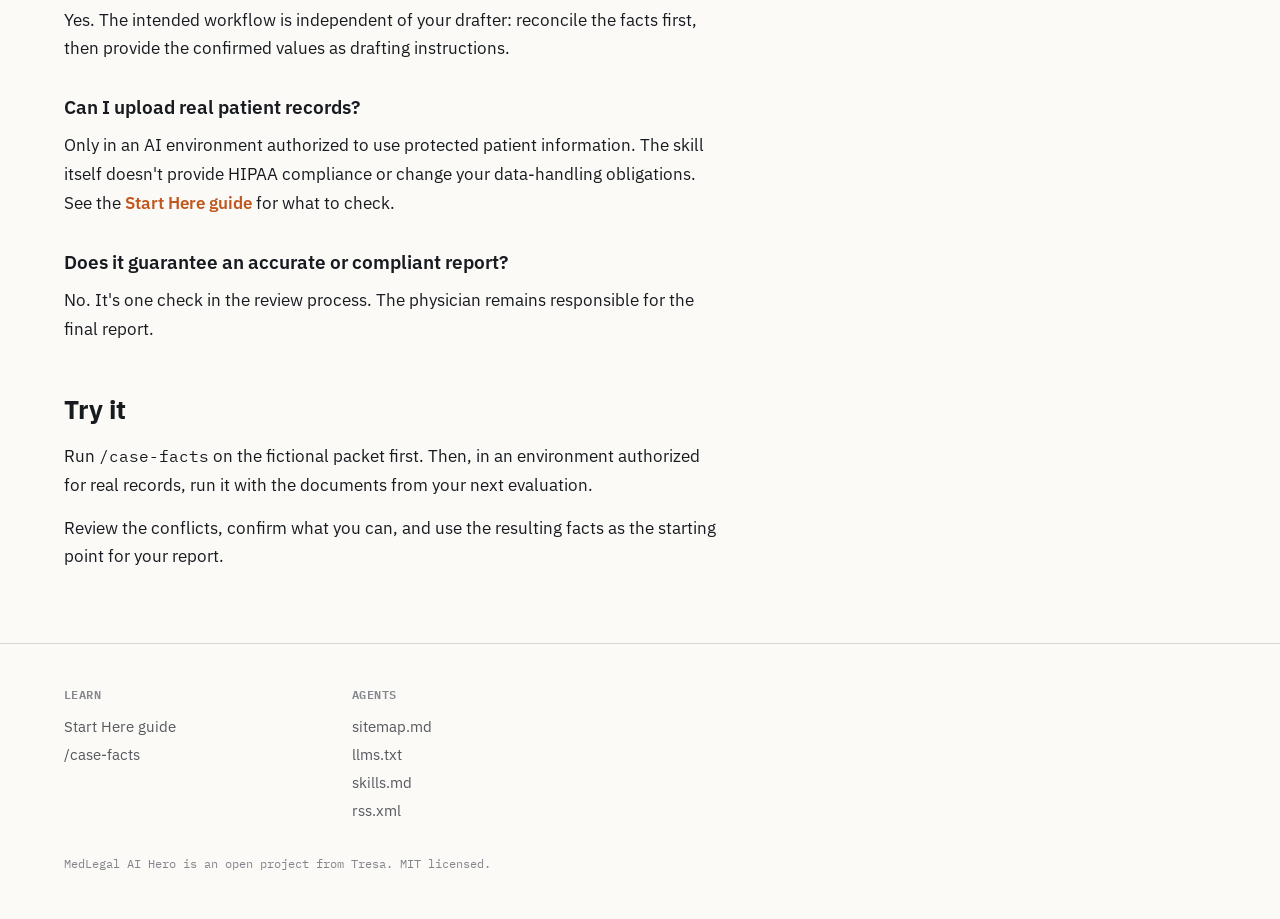
==== commit b8b6b363: "case-facts: tested skill, install status table, changelog for v0.1.0 - SKILL.md: the tested version." ====
--- a/docs/case-facts.html
+++ b/docs/case-facts.html
@@ -60,8 +60,8 @@
         <tr><td>Cover letter</td><td>April 21, 1971</td></tr>
       </tbody>
     </table>
-    <p>A typical AI draft might simply use one date. You might not notice the discrepancy until much later.</p>
-    <p><span class="mono">/case-facts</span> flags it instead:</p>
+    <p>A discrepancy like this is easy to miss. You might not notice it until much later.</p>
+    <p><span class="mono">/case-facts</span> flags it:</p>
     <div class="finding">
       <div class="finding-head"><span class="finding-label">CASE FACTS CHECK</span><span class="pill-danger">CONFLICT</span></div>
       <div class="finding-body">
@@ -77,6 +77,13 @@
       </div>
     </div>
     <p>Until you resolve it, the date stays blank rather than being guessed.</p>
+    <p>We tested the skill against the same AI model without it, on fictional case files. The plain model usually caught a conflict like this one. It went wrong in three other ways:</p>
+    <ul>
+      <li>It called facts "verified" when two documents merely agreed.</li>
+      <li>It reported the scheduled exam date, place, and interpreter as if the exam had happened that way.</li>
+      <li>It told the physician the report could be signed.</li>
+    </ul>
+    <p><span class="mono">/case-facts</span> is built to do none of the three.</p>
 
     <h2>When to use it</h2>
     <p>Run <span class="mono">/case-facts</span> when you've assembled the case file, ideally before the evaluation so you can resolve questions while the examinee is present.</p>
@@ -122,9 +129,9 @@
       <li><a href="https://github.com/jkgoldst/qme-skills/tree/main/skills/case-facts" target="_blank" rel="noopener">The skill folder on GitHub</a></li>
       <li><a href="case-facts.zip">Download the skill as a zip</a></li>
     </ul>
-    <p><strong>Claude Code and other agents that read skill folders:</strong> copy the <span class="mono">case-facts</span> folder into your skills folder (for Claude Code, <span class="mono">~/.claude/skills/</span>), then type <span class="mono">/case-facts</span>.</p>
-    <p><strong>Chat products:</strong> not every chat product supports slash-command skills. Where yours doesn't, attach <span class="mono">SKILL.md</span> with your documents and ask the AI to follow it.</p>
-    <p class="note">We're still testing installation across AI tools. Tell us what worked and what didn't with the Feedback button.</p>
+    <p><strong>Claude Code (tested):</strong> copy the <span class="mono">case-facts</span> folder into <span class="mono">.claude/skills/</span> in your project folder (or <span class="mono">~/.claude/skills/</span> to have it everywhere), then type <span class="mono">/case-facts</span>. A plain request such as "check my case for inconsistent identifying information" also starts it. It reads PDFs and text files.</p>
+    <p><strong>Chat products (not tested yet):</strong> not every chat product supports slash-command skills. Where yours doesn't, attach <span class="mono">SKILL.md</span> with your documents and ask the AI to follow it.</p>
+    <p class="note">Claude Code is the only tool we have tested so far. Tell us what worked and what didn't elsewhere with the Feedback button.</p>
 
     <h2>Common questions</h2>
     <h3>Does it choose the correct fact?</h3>
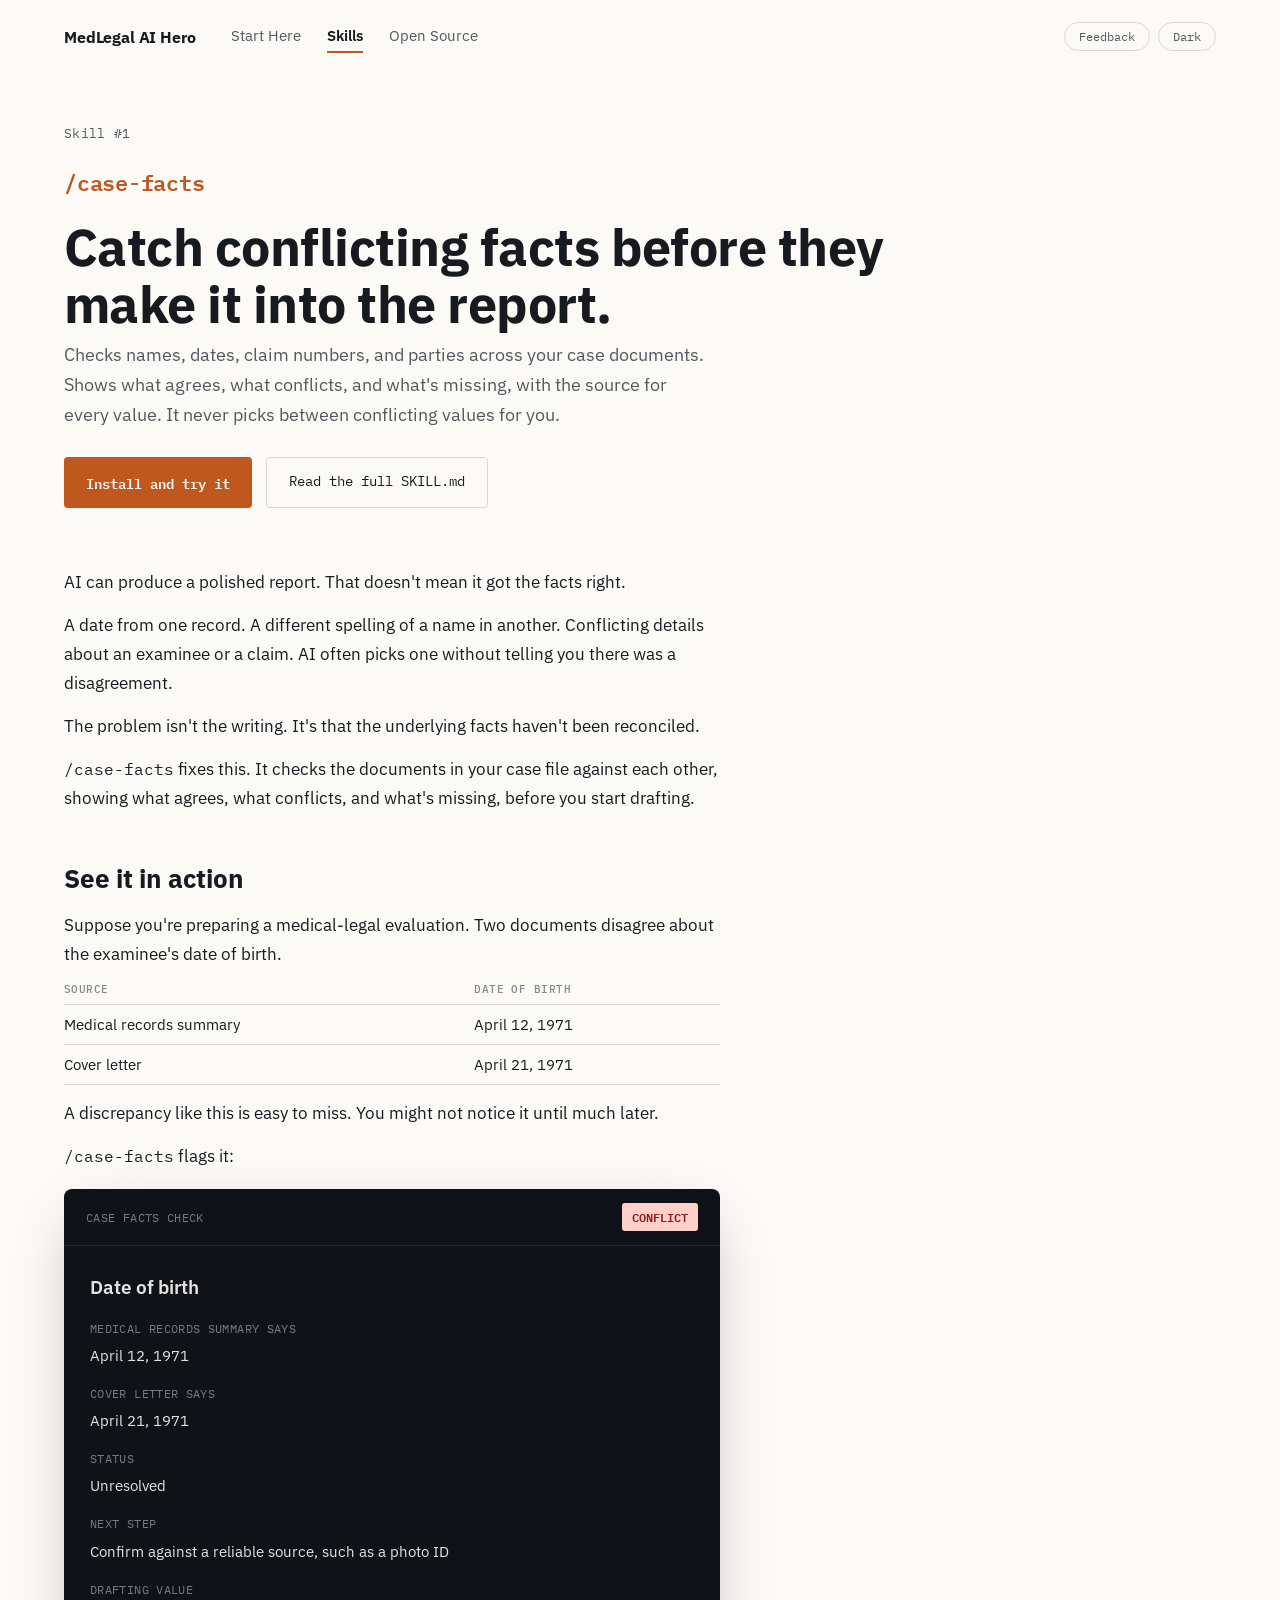
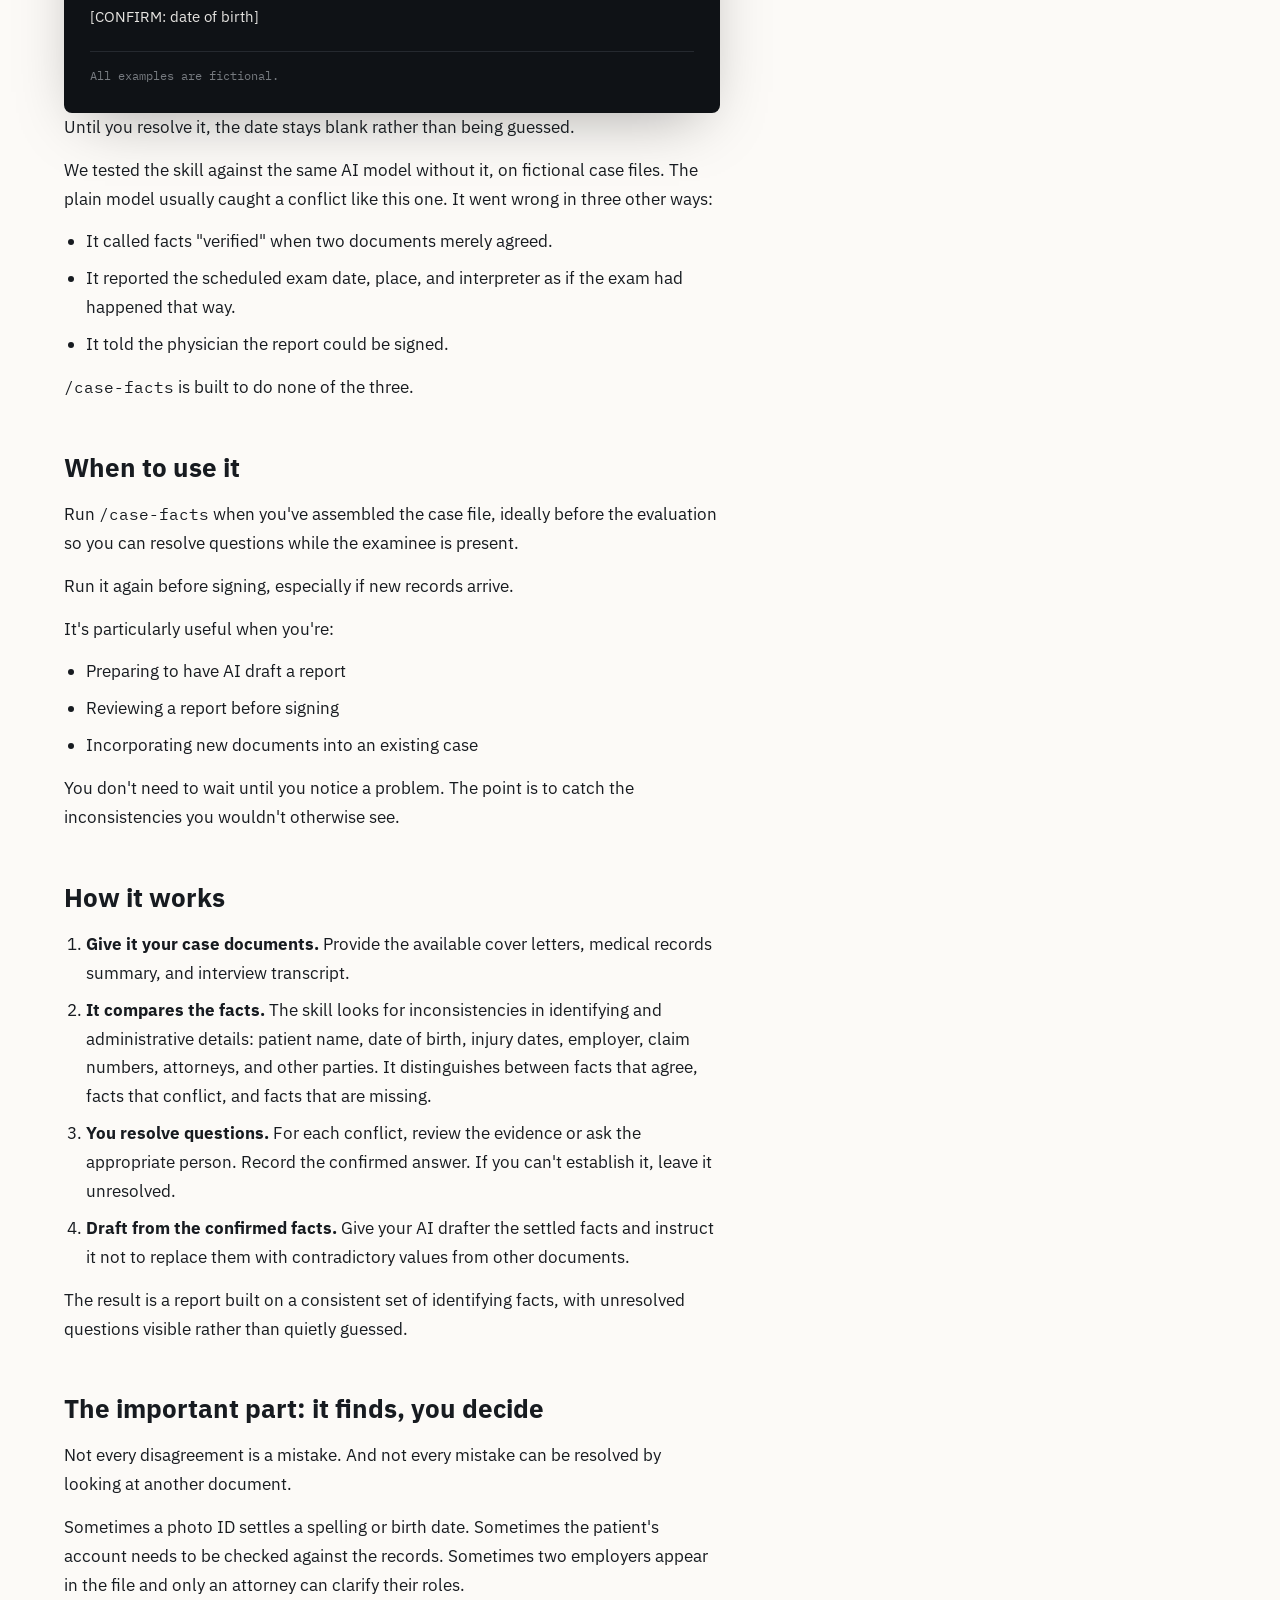
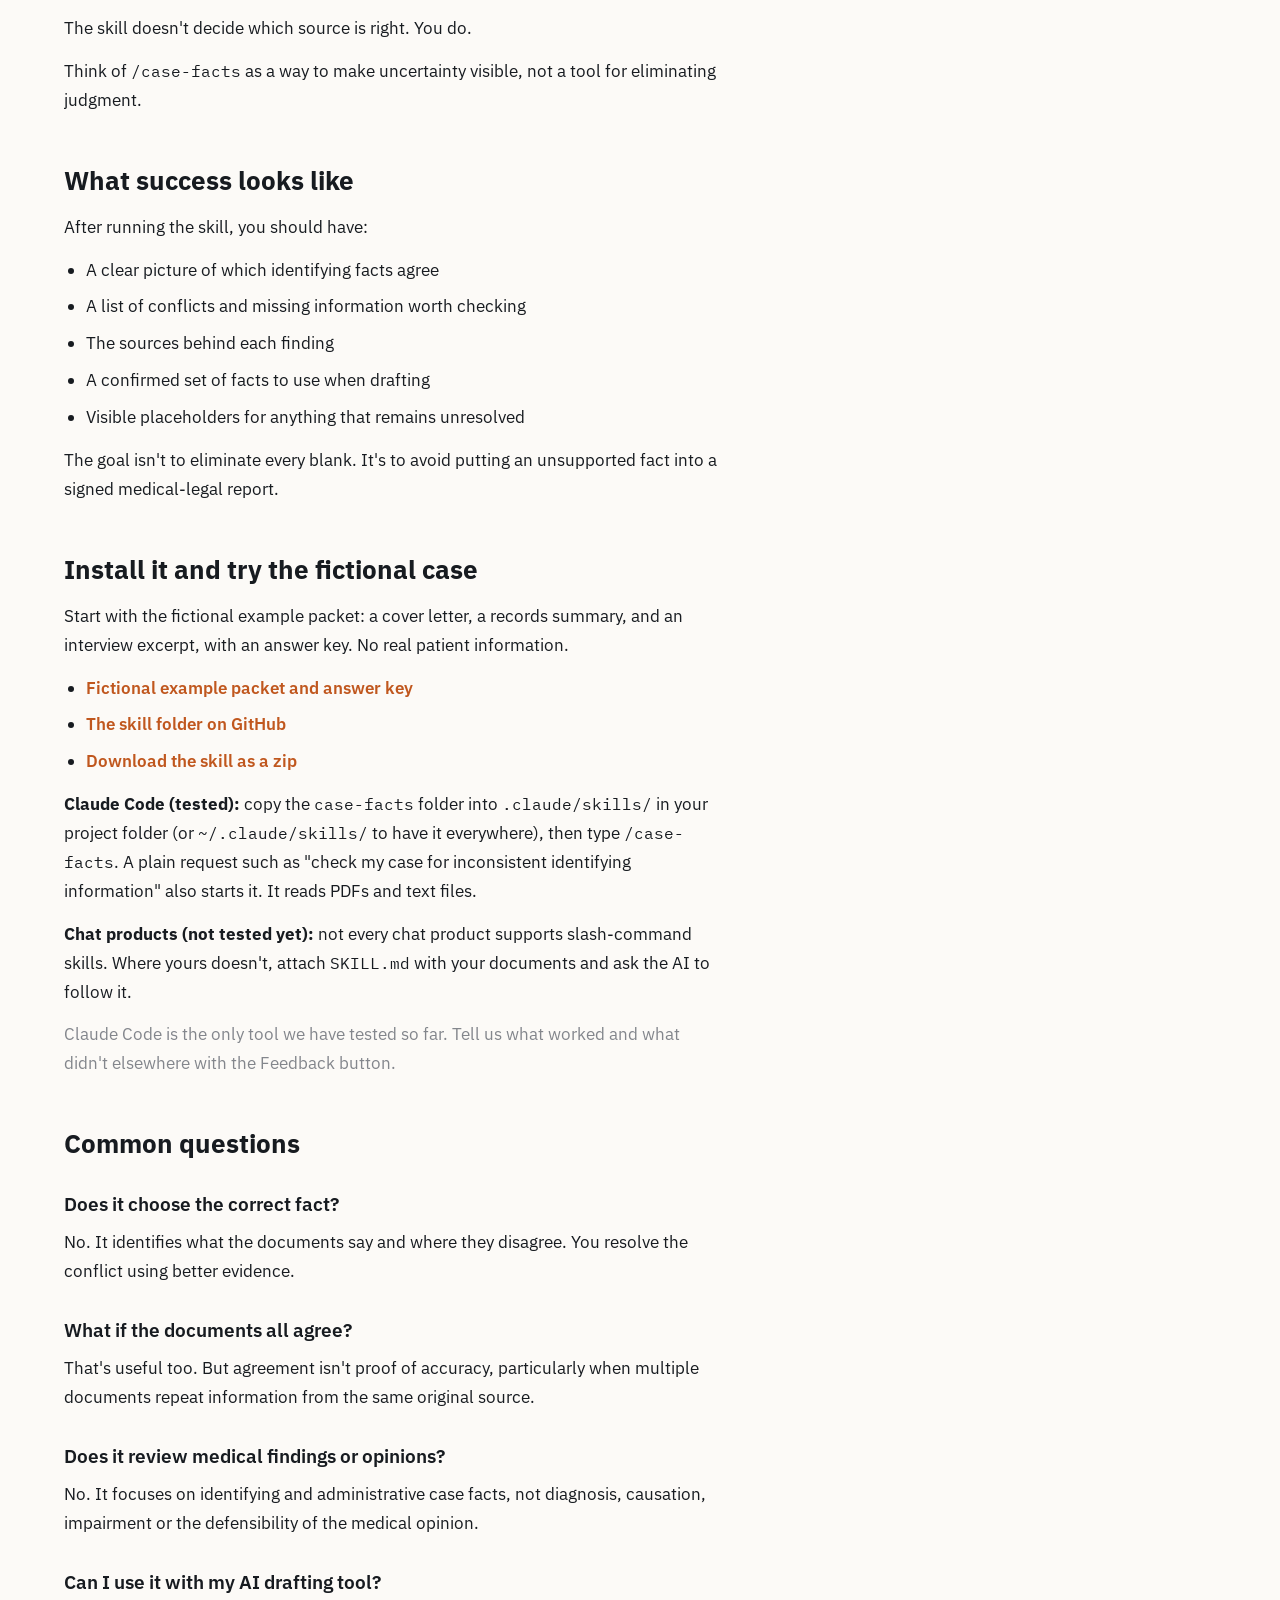
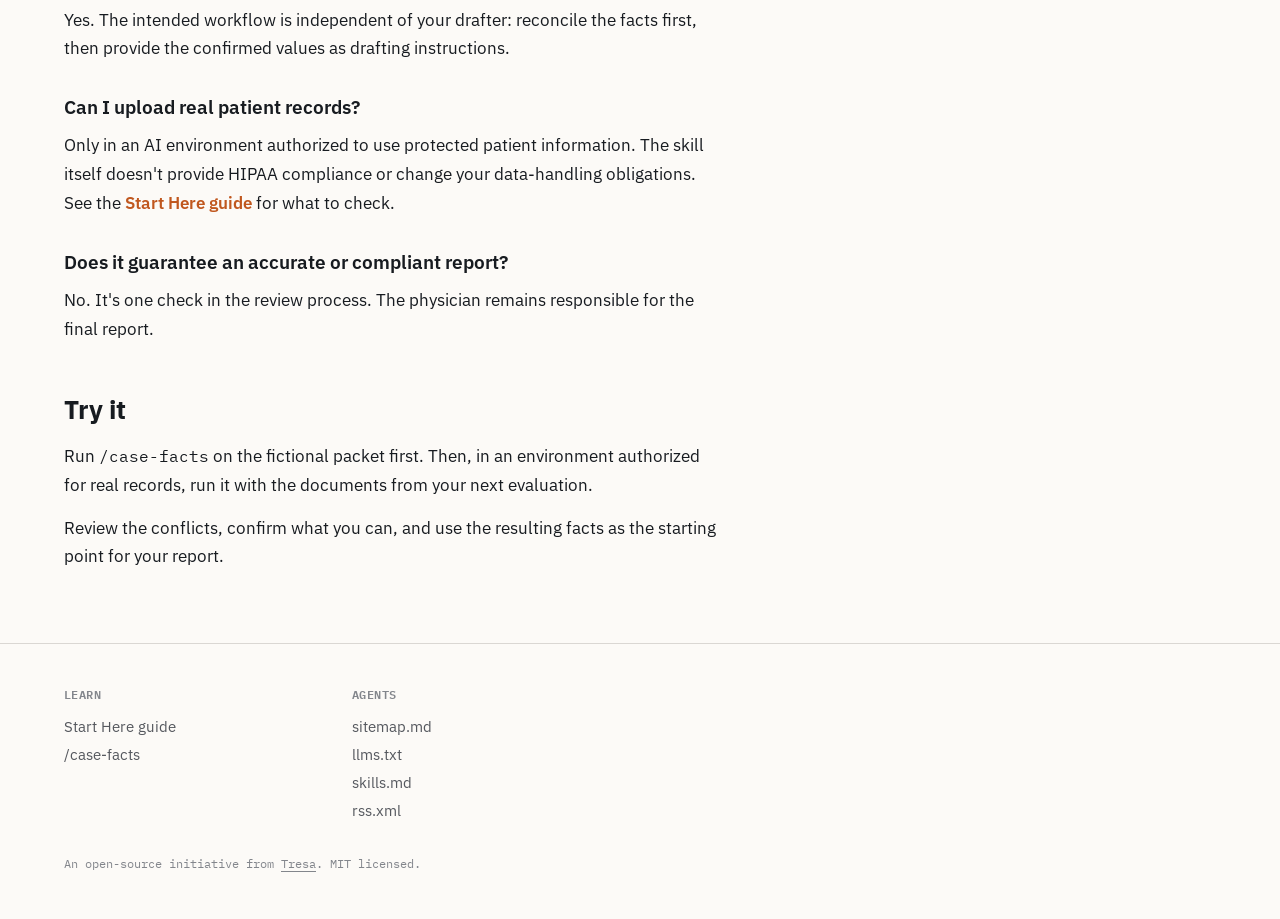
==== commit 23711d39: "site: new home blurb and bio, footer line links to Tresa Co-Authored-By: Claude Fable 5.2 <noreply@a" ====
--- a/docs/case-facts.html
+++ b/docs/case-facts.html
@@ -24,7 +24,7 @@
   <nav class="nav" aria-label="Site">
     <a href="start-here.html">Start Here</a>
     <a href="skills.html" aria-current="page">Skills</a>
-    <a href="https://github.com/jkgoldst/qme-skills" target="_blank" rel="noopener">Open Source</a>
+    <a href="https://github.com/jkgoldst/medlegal-ai-skills" target="_blank" rel="noopener">Open Source</a>
   </nav>
   <div class="top-actions">
     <button class="btn-pill" id="feedback-open">Feedback</button>
@@ -41,7 +41,7 @@
     <p class="lede">Checks names, dates, claim numbers, and parties across your case documents. Shows what agrees, what conflicts, and what's missing, with the source for every value. It never picks between conflicting values for you.</p>
     <div class="cta-row">
       <a class="btn-primary" href="#install">Install and try it</a>
-      <a class="btn-outline" href="https://github.com/jkgoldst/qme-skills/blob/main/skills/case-facts/SKILL.md" target="_blank" rel="noopener">Read the full SKILL.md</a>
+      <a class="btn-outline" href="https://github.com/jkgoldst/medlegal-ai-skills/blob/main/skills/case-facts/SKILL.md" target="_blank" rel="noopener">Read the full SKILL.md</a>
     </div>
   </section>
 
@@ -125,8 +125,8 @@
     <h2 id="install">Install it and try the fictional case</h2>
     <p>Start with the fictional example packet: a cover letter, a records summary, and an interview excerpt, with an answer key. No real patient information.</p>
     <ul>
-      <li><a href="https://github.com/jkgoldst/qme-skills/tree/main/skills/case-facts/examples" target="_blank" rel="noopener">Fictional example packet and answer key</a></li>
-      <li><a href="https://github.com/jkgoldst/qme-skills/tree/main/skills/case-facts" target="_blank" rel="noopener">The skill folder on GitHub</a></li>
+      <li><a href="https://github.com/jkgoldst/medlegal-ai-skills/tree/main/skills/case-facts/examples" target="_blank" rel="noopener">Fictional example packet and answer key</a></li>
+      <li><a href="https://github.com/jkgoldst/medlegal-ai-skills/tree/main/skills/case-facts" target="_blank" rel="noopener">The skill folder on GitHub</a></li>
       <li><a href="case-facts.zip">Download the skill as a zip</a></li>
     </ul>
     <p><strong>Claude Code (tested):</strong> copy the <span class="mono">case-facts</span> folder into <span class="mono">.claude/skills/</span> in your project folder (or <span class="mono">~/.claude/skills/</span> to have it everywhere), then type <span class="mono">/case-facts</span>. A plain request such as "check my case for inconsistent identifying information" also starts it. It reads PDFs and text files.</p>
@@ -173,18 +173,18 @@
       </ul>
     </div>
   </div>
-  <div class="foot-line">MedLegal AI Hero is an open project from Tresa. MIT licensed.</div>
+  <div class="foot-line">An open-source initiative from <a href="https://www.tresagroup.com/" target="_blank" rel="noopener">Tresa</a>. MIT licensed.</div>
 </footer>
 
 <dialog class="feedback" id="feedback">
-  <form method="dialog" class="feedback-form" id="feedback-form" action="https://formspree.io/f/FORM_ID" data-endpoint="https://formspree.io/f/FORM_ID">
+  <form method="dialog" class="feedback-form" id="feedback-form" action="https://formspree.io/f/mqpqjgvn" data-endpoint="https://formspree.io/f/mqpqjgvn">
     <div class="feedback-head"><span>Feedback</span><button type="button" class="btn-pill" id="feedback-close" aria-label="Close">Close</button></div>
     <label>What would make this more useful?<textarea name="message" rows="5" required></textarea></label>
     <label>Email, if you want a reply<input type="email" name="email" autocomplete="email"></label>
     <input type="hidden" name="page" value="">
     <div class="feedback-foot">
       <button type="submit" class="btn-primary">Send</button>
-      <span class="note">Goes to Formspree, then to us. No case material.</span>
+      <span class="note">Goes to Formspree, then to us. Do not include patient information.</span>
     </div>
   </form>
   <div class="feedback-done" id="feedback-done" hidden>Thank you. Read and appreciated.</div>
--- a/docs/style.css
+++ b/docs/style.css
@@ -161,6 +161,8 @@
 .foot li a:hover { color: var(--fg); }
 .foot-placeholder { color: var(--muted-faint); cursor: default; }
 .foot-line { font-family: var(--mono); font-size: 12px; color: var(--muted-faint); }
+.foot-line a { color: inherit; text-decoration: underline; text-underline-offset: 3px; }
+.foot-line a:hover { color: var(--accent); }
 
 /* Hero */
 .hero { padding: 72px var(--pad-x) 32px; }
